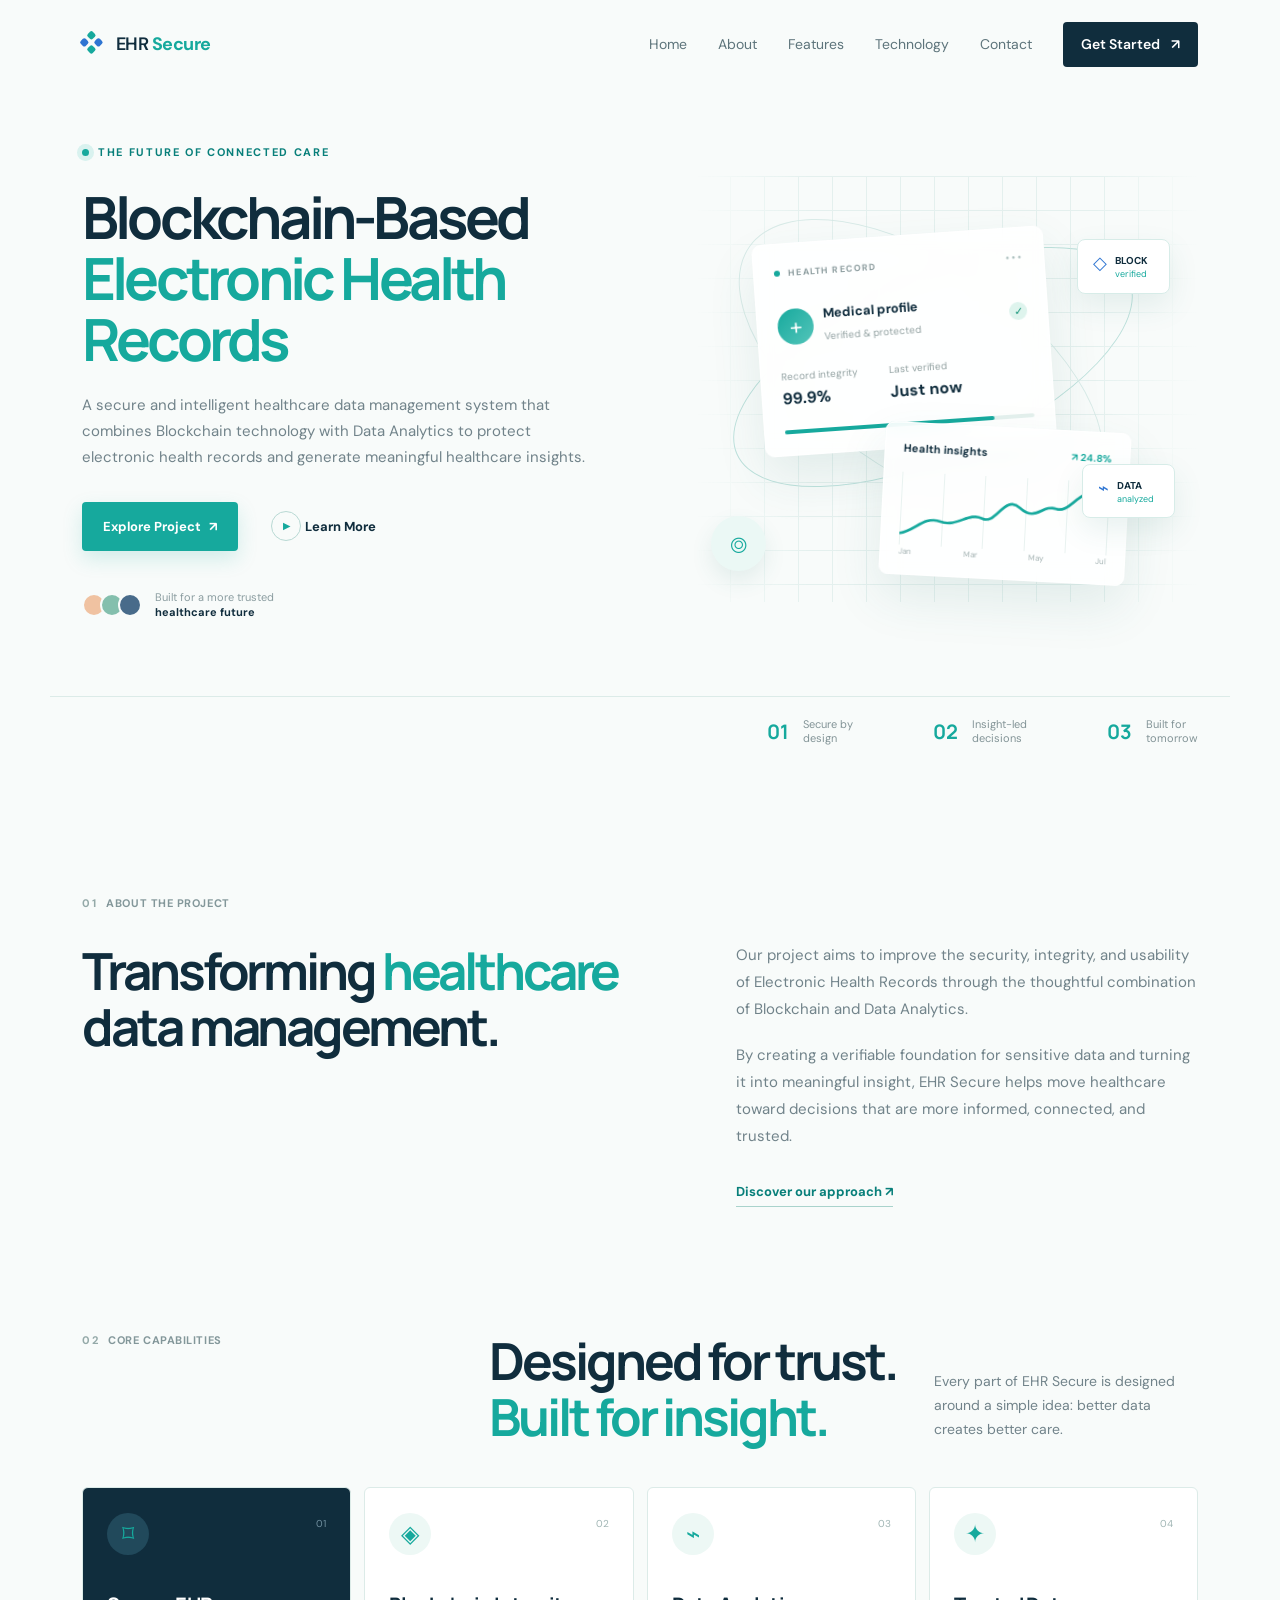
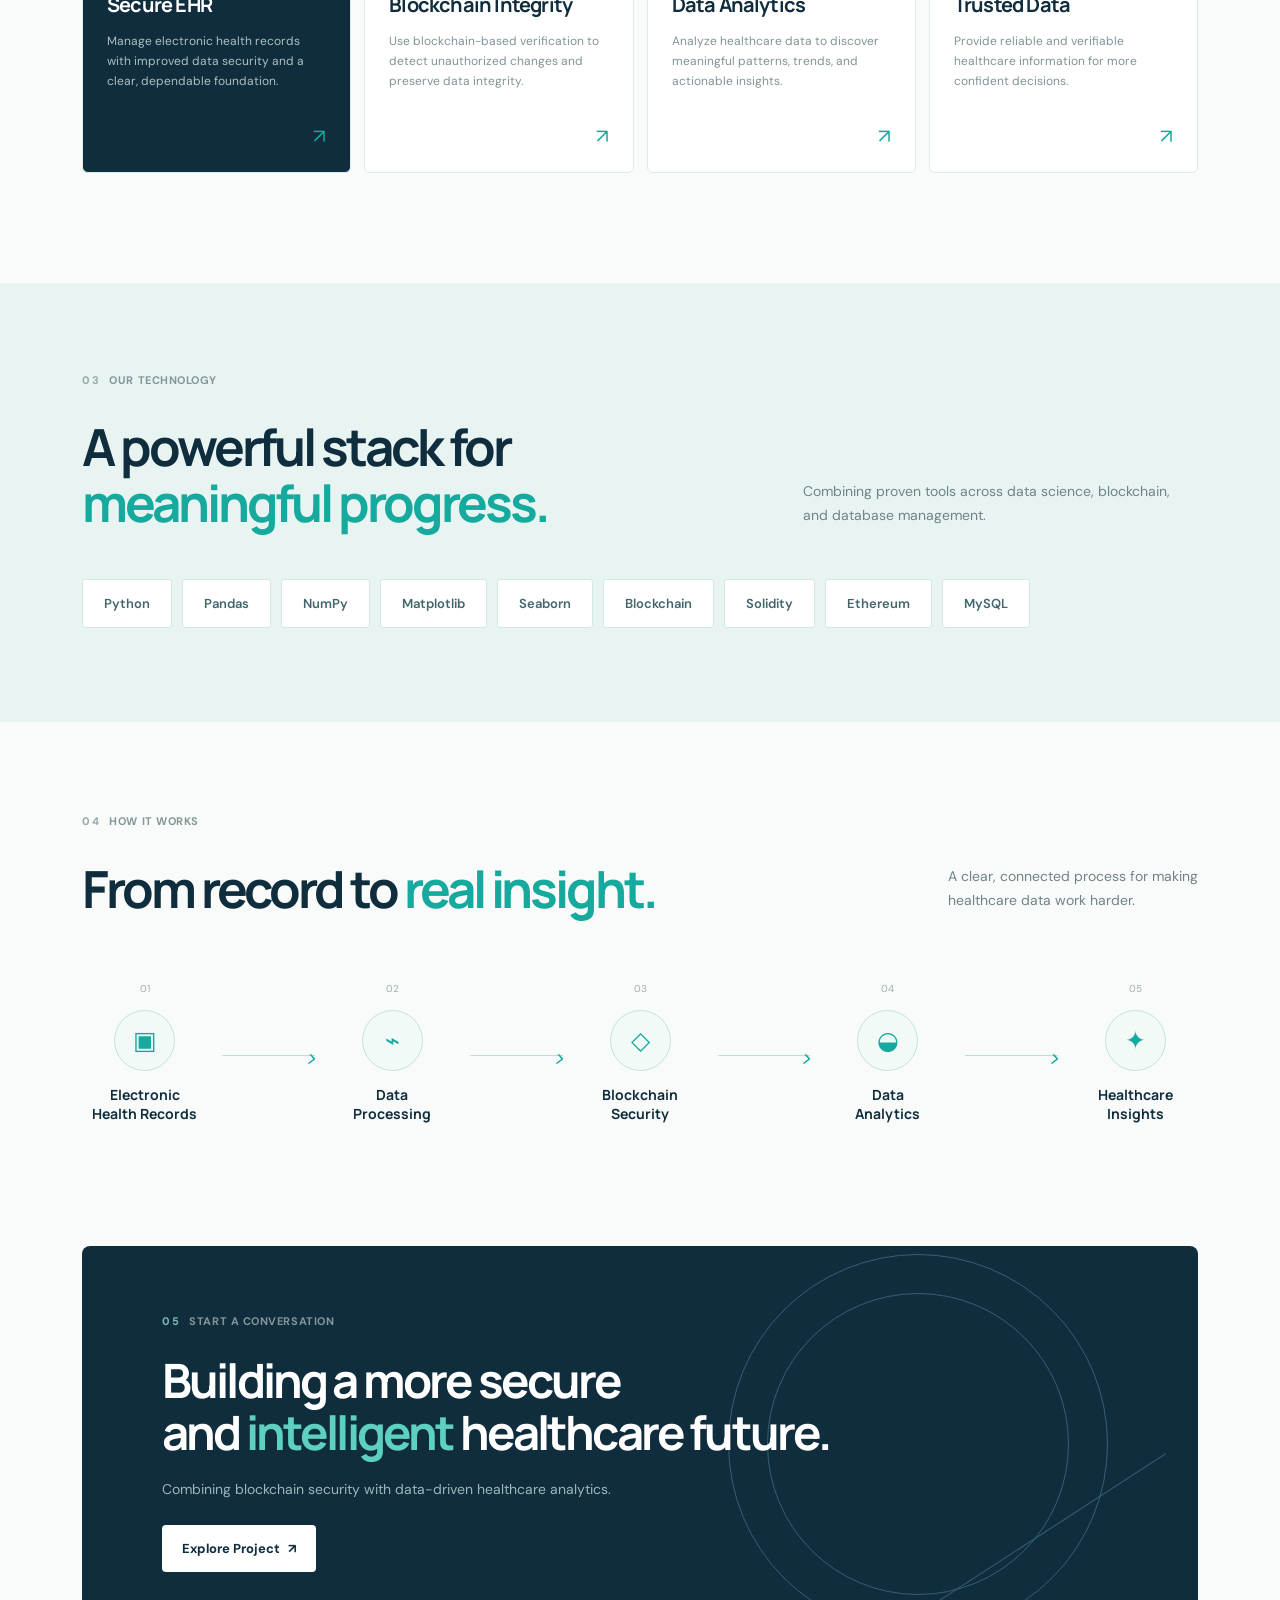
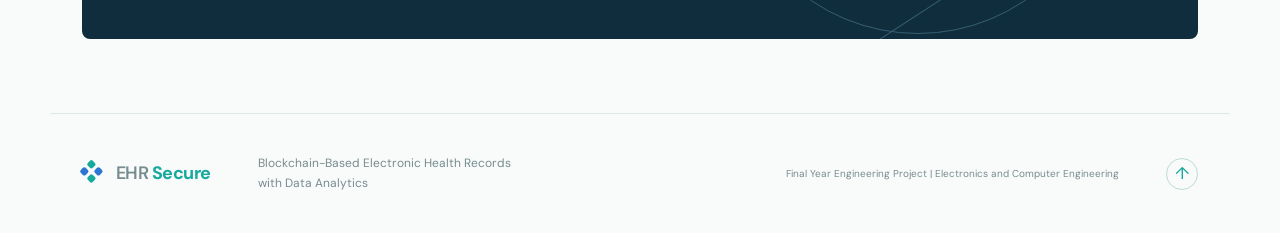
==== frontend/index.HTML @ 801cb923 "New Project Source Code" ====
<!DOCTYPE html>
<html lang="en">
<head>
	<meta charset="UTF-8">
	<meta name="viewport" content="width=device-width, initial-scale=1.0">
	<meta name="description" content="Blockchain-Based Electronic Health Records with Data Analytics. A secure and intelligent healthcare data management system.">
	<title>EHR Secure | Blockchain-Based Electronic Health Records</title>
	<link rel="preconnect" href="https://fonts.googleapis.com">
	<link rel="preconnect" href="https://fonts.gstatic.com" crossorigin>
	<link href="https://fonts.googleapis.com/css2?family=DM+Sans:wght@400;500;600;700&family=Manrope:wght@600;700;800&display=swap" rel="stylesheet">
	<link rel="stylesheet" href="style.css">
</head>
<body>
	<div class="page-shell">
		<header class="site-header">
			<nav class="navbar container" aria-label="Main navigation">
				<a class="brand" href="#home" aria-label="EHR Secure home">
					<span class="brand-mark" aria-hidden="true"><span></span><span></span><span></span><span></span></span>
					<span>EHR <b>Secure</b></span>
				</a>
				<button class="menu-toggle" type="button" aria-label="Open navigation menu" aria-expanded="false">
					<span></span><span></span><span></span>
				</button>
				<div class="nav-links">
					<a class="active" href="#home">Home</a>
					<a href="#about">About</a>
					<a href="#features">Features</a>
					<a href="#technology">Technology</a>
					<a href="#contact">Contact</a>
					<a class="nav-cta" href="login.HTML">Get Started <span aria-hidden="true">↗</span></a>
				</div>
			</nav>
		</header>

		<main>
			<section class="hero container" id="home">
				<div class="hero-copy reveal">
					<div class="eyebrow"><span class="eyebrow-dot"></span> The future of connected care</div>
					<h1>Blockchain-Based<br><span>Electronic Health Records</span></h1>
					<p class="hero-lead">A secure and intelligent healthcare data management system that combines Blockchain technology with Data Analytics to protect electronic health records and generate meaningful healthcare insights.</p>
					<div class="hero-actions">
						<a class="button button-primary" href="#features">Explore Project <span aria-hidden="true">↗</span></a>
						<a class="button button-quiet" href="#about"><span class="play-icon" aria-hidden="true">▶</span> Learn More</a>
					</div>
					<div class="hero-trust"><span class="trust-avatars"><i></i><i></i><i></i></span><span>Built for a more trusted<br><b>healthcare future</b></span></div>
				</div>

				<div class="hero-visual reveal reveal-delay" aria-label="Illustration of secure digital health records and analytics">
					<div class="visual-orbit orbit-one"></div><div class="visual-orbit orbit-two"></div>
					<div class="visual-grid"></div>
					<div class="health-card glass-card">
						<div class="health-card-top"><span class="mini-label"><span class="live-dot"></span> HEALTH RECORD</span><span class="more-dots">•••</span></div>
						<div class="patient-line"><div class="patient-avatar">+</div><div><strong>Medical profile</strong><small>Verified &amp; protected</small></div><span class="verified">✓</span></div>
						<div class="health-metrics"><div><small>Record integrity</small><strong>99.9%</strong></div><div><small>Last verified</small><strong>Just now</strong></div></div>
						<div class="health-progress"><span></span></div>
					</div>
					<div class="block-node node-one"><span class="node-icon">◇</span><b>BLOCK</b><small>verified</small></div>
					<div class="block-node node-two"><span class="node-icon">⌁</span><b>DATA</b><small>analyzed</small></div>
					<div class="analytics-card glass-card"><div class="analytics-head"><span>Health insights</span><span class="trend-up">↗ 24.8%</span></div><div class="chart"><i></i><i></i><i></i><i></i><i></i><i></i><svg viewBox="0 0 190 70" preserveAspectRatio="none" aria-hidden="true"><path d="M0 59 C15 56, 21 41, 37 46 S62 35, 75 41 S94 16, 109 29 S129 24, 142 28 S159 9, 190 4" fill="none" stroke="currentColor" stroke-width="2.5"/></svg></div><div class="chart-labels"><span>Jan</span><span>Mar</span><span>May</span><span>Jul</span></div></div>
					<div class="shield-badge" aria-hidden="true">⌾</div>
				</div>
			</section>

			<section class="stats-strip container reveal">
				<div><strong>01</strong><span>Secure by<br>design</span></div><div><strong>02</strong><span>Insight-led<br>decisions</span></div><div><strong>03</strong><span>Built for<br>tomorrow</span></div>
			</section>

			<section class="about section container" id="about">
				<div class="section-kicker">01 <span>About the project</span></div>
				<div class="about-content"><h2>Transforming <em>healthcare</em><br>data management.</h2><div><p>Our project aims to improve the security, integrity, and usability of Electronic Health Records through the thoughtful combination of Blockchain and Data Analytics.</p><p>By creating a verifiable foundation for sensitive data and turning it into meaningful insight, EHR Secure helps move healthcare toward decisions that are more informed, connected, and trusted.</p><a class="text-link" href="#technology">Discover our approach <span>↗</span></a></div></div>
			</section>

			<section class="features section container" id="features">
				<div class="section-heading"><div class="section-kicker">02 <span>Core capabilities</span></div><h2>Designed for trust.<br><em>Built for insight.</em></h2><p>Every part of EHR Secure is designed around a simple idea: better data creates better care.</p></div>
				<div class="feature-grid">
					<article class="feature-card feature-primary"><div class="feature-icon lock-icon">⌑</div><span class="card-number">01</span><h3>Secure EHR</h3><p>Manage electronic health records with improved data security and a clear, dependable foundation.</p><a href="#technology" aria-label="Learn about secure EHR">↗</a></article>
					<article class="feature-card"><div class="feature-icon chain-icon">◈</div><span class="card-number">02</span><h3>Blockchain Integrity</h3><p>Use blockchain-based verification to detect unauthorized changes and preserve data integrity.</p><a href="#technology" aria-label="Learn about blockchain integrity">↗</a></article>
					<article class="feature-card"><div class="feature-icon chart-icon">⌁</div><span class="card-number">03</span><h3>Data Analytics</h3><p>Analyze healthcare data to discover meaningful patterns, trends, and actionable insights.</p><a href="#technology" aria-label="Learn about data analytics">↗</a></article>
					<article class="feature-card"><div class="feature-icon trust-icon">✦</div><span class="card-number">04</span><h3>Trusted Data</h3><p>Provide reliable and verifiable healthcare information for more confident decisions.</p><a href="#technology" aria-label="Learn about trusted data">↗</a></article>
				</div>
			</section>

			<section class="technology section" id="technology">
				<div class="container"><div class="section-kicker">03 <span>Our technology</span></div><div class="technology-heading"><h2>A powerful stack for<br><em>meaningful progress.</em></h2><p>Combining proven tools across data science, blockchain, and database management.</p></div><div class="tech-list"><span>Python</span><span>Pandas</span><span>NumPy</span><span>Matplotlib</span><span>Seaborn</span><span>Blockchain</span><span>Solidity</span><span>Ethereum</span><span>MySQL</span></div></div>
			</section>

			<section class="workflow section container">
				<div class="section-kicker">04 <span>How it works</span></div><div class="workflow-heading"><h2>From record to <em>real insight.</em></h2><p>A clear, connected process for making healthcare data work harder.</p></div>
				<div class="flow-line"><div class="flow-step"><span>01</span><div class="flow-icon">▣</div><h3>Electronic<br>Health Records</h3></div><i></i><div class="flow-step"><span>02</span><div class="flow-icon">⌁</div><h3>Data<br>Processing</h3></div><i></i><div class="flow-step"><span>03</span><div class="flow-icon">◇</div><h3>Blockchain<br>Security</h3></div><i></i><div class="flow-step"><span>04</span><div class="flow-icon">◒</div><h3>Data<br>Analytics</h3></div><i></i><div class="flow-step"><span>05</span><div class="flow-icon">✦</div><h3>Healthcare<br>Insights</h3></div></div>
			</section>

			<section class="cta container" id="contact"><div class="cta-inner"><div class="cta-orb"></div><div class="section-kicker light">05 <span>Start a conversation</span></div><h2>Building a more secure<br>and <em>intelligent</em> healthcare future.</h2><p>Combining blockchain security with data-driven healthcare analytics.</p><a class="button button-light" href="mailto:project@ehrsecure.example">Explore Project <span>↗</span></a><div class="cta-lines"></div></div></section>
		</main>

		<footer class="footer container"><a class="brand" href="#home"><span class="brand-mark" aria-hidden="true"><span></span><span></span><span></span><span></span></span><span>EHR <b>Secure</b></span></a><p>Blockchain-Based Electronic Health Records<br>with Data Analytics</p><small>Final Year Engineering Project | Electronics and Computer Engineering</small><a class="back-top" href="#home" aria-label="Back to top">↑</a></footer>
	</div>
	<script src="script.js"></script>
</body>
</html>
---- frontend/style.css ----
:root {
  --ink: #102d3d;
  --muted: #71838a;
  --teal: #16a99d;
  --teal-dark: #087f7a;
  --blue: #2e75d2;
  --line: #dcebe8;
  --cream: #f8fbfa;
  --white: #fff;
  --serif: "Manrope", sans-serif;
  --sans: "DM Sans", sans-serif;
}

* { box-sizing: border-box; }
html { scroll-behavior: smooth; }
body { margin: 0; background: var(--cream); color: var(--ink); font-family: var(--sans); line-height: 1.5; }
a { color: inherit; text-decoration: none; }
.container { max-width: 1180px; margin: 0 auto; padding: 0 32px; }
.site-header { position: relative; z-index: 5; }
.navbar { height: 88px; display: flex; align-items: center; justify-content: space-between; }
.brand { display: inline-flex; align-items: center; gap: 11px; font-size: 18px; font-weight: 600; letter-spacing: -.03em; }
.brand b { color: var(--teal); }
.brand-mark { display: grid; grid-template-columns: repeat(2, 7px); gap: 3px; transform: rotate(45deg); width: 23px; }
.brand-mark span { display: block; width: 7px; height: 7px; border-radius: 2px; background: var(--teal); }
.brand-mark span:nth-child(2), .brand-mark span:nth-child(3) { background: var(--blue); }
.nav-links { display: flex; align-items: center; gap: 31px; color: #5d747b; font-size: 14px; }
.nav-links > a:not(.nav-cta) { position: relative; }
.nav-links > a:not(.nav-cta)::after { content: ""; position: absolute; right: 100%; bottom: -8px; left: 0; height: 2px; background: var(--teal); transition: right .25s; }
.nav-links > a:hover::after, .nav-links .active::after { right: 0; }
.nav-cta { padding: 12px 18px; border-radius: 4px; background: var(--ink); color: white; font-weight: 600; }
.nav-cta span, .button span { margin-left: 8px; }
.menu-toggle { display: none; border: 0; background: none; }
.hero { min-height: 600px; display: grid; grid-template-columns: 1.03fr .97fr; gap: 40px; align-items: center; padding-top: 54px; padding-bottom: 74px; }
.eyebrow, .section-kicker { display: flex; align-items: center; gap: 9px; color: var(--teal-dark); font-size: 11px; font-weight: 700; letter-spacing: .15em; text-transform: uppercase; }
.eyebrow-dot { width: 7px; height: 7px; border-radius: 50%; background: var(--teal); box-shadow: 0 0 0 5px #d9f2ef; }
.hero h1 { margin: 25px 0 23px; font-family: var(--serif); font-size: clamp(2.7rem, 4.55vw, 4.35rem); line-height: 1.05; letter-spacing: -.065em; }
h1 span, h2 em { color: var(--teal); font-style: normal; }
.hero-lead { max-width: 520px; color: var(--muted); font-size: 15px; line-height: 1.75; }
.hero-actions { display: flex; align-items: center; gap: 25px; margin-top: 31px; }
.button { display: inline-flex; align-items: center; justify-content: center; border-radius: 4px; font-size: 13px; font-weight: 700; transition: transform .2s, box-shadow .2s; }
.button:hover { transform: translateY(-3px); }
.button-primary { padding: 15px 21px; background: var(--teal); color: white; box-shadow: 0 8px 20px #16a99d2b; }
.button-quiet { color: var(--ink); }
.play-icon { display: grid; place-items: center; width: 30px; height: 30px; margin-right: 4px; border: 1px solid #b8d9d4; border-radius: 50%; color: var(--teal); font-size: 9px; }
.hero-trust { display: flex; align-items: center; gap: 13px; margin-top: 39px; color: #8b9da0; font-size: 11px; line-height: 1.35; }
.hero-trust b { color: var(--ink); }
.trust-avatars { display: flex; }
.trust-avatars i { display: block; width: 24px; height: 24px; margin-left: -6px; border: 2px solid var(--cream); border-radius: 50%; background: #86b4be; }
.trust-avatars i:first-child { margin-left: 0; background: #f0c2a1; }
.trust-avatars i:nth-child(2) { background: #84bfad; }
.trust-avatars i:nth-child(3) { background: #486b8a; }
.hero-visual { position: relative; height: 480px; isolation: isolate; }
.visual-grid { position: absolute; inset: 34px 0 20px 20px; opacity: .55; background-image: linear-gradient(#d4e8e5 1px, transparent 1px), linear-gradient(90deg, #d4e8e5 1px, transparent 1px); background-size: 34px 34px; mask-image: linear-gradient(90deg, transparent, black 22%, black 80%, transparent); }
.visual-orbit { position: absolute; top: 135px; left: 42px; width: 430px; height: 180px; border: 1px solid #bee1dc; border-radius: 50%; transform: rotate(-24deg); }
.orbit-two { top: 120px; left: 35px; width: 420px; height: 210px; border-color: #d9ebe8; transform: rotate(35deg); }
.glass-card { border: 1px solid white; background: #ffffffd9; box-shadow: 0 22px 50px #2f76701c; backdrop-filter: blur(10px); }
.health-card { position: absolute; z-index: 2; top: 93px; left: 82px; width: 292px; padding: 21px 20px; border-radius: 10px; transform: rotate(-4deg); }
.health-card-top, .analytics-head { display: flex; align-items: center; justify-content: space-between; }
.mini-label { color: #8b9c9e; font-size: 9px; font-weight: 700; letter-spacing: .13em; }
.live-dot { display: inline-block; width: 6px; height: 6px; margin-right: 5px; border-radius: 50%; background: var(--teal); }
.more-dots { color: #acc0be; font-size: 11px; letter-spacing: 2px; }
.patient-line { display: flex; align-items: center; gap: 10px; margin: 24px 0 20px; }
.patient-avatar { display: grid; place-items: center; width: 36px; height: 36px; border-radius: 50%; background: linear-gradient(135deg, var(--teal), #54c5ba); color: white; font-size: 23px; }
.patient-line strong { display: block; font-size: 13px; }
.patient-line small, .health-metrics small { color: #91a1a1; font-size: 10px; }
.verified { display: grid; place-items: center; width: 18px; height: 18px; margin-left: auto; border-radius: 50%; background: #def4ed; color: #159478; font-size: 11px; }
.health-metrics { display: flex; gap: 31px; }
.health-metrics small { display: block; margin-bottom: 3px; }
.health-metrics strong { font-size: 16px; }
.health-progress { height: 4px; margin-top: 19px; border-radius: 4px; background: #e4f0ed; }
.health-progress span { display: block; width: 84%; height: 100%; border-radius: 4px; background: var(--teal); }
.block-node { position: absolute; z-index: 3; min-width: 93px; padding: 13px 15px 11px; border: 1px solid #d7ece8; border-radius: 8px; background: white; box-shadow: 0 12px 30px #397f791c; }
.block-node b, .block-node small { display: block; font-size: 10px; }
.block-node small { color: var(--teal); font-size: 9px; }
.node-icon { float: left; margin-right: 8px; color: var(--blue); font-size: 18px; line-height: 20px; }
.node-one { top: 97px; right: 28px; }
.node-two { right: 23px; bottom: 104px; }
.analytics-card { position: absolute; z-index: 2; right: 70px; bottom: 43px; width: 246px; padding: 17px 18px; border-radius: 9px; transform: rotate(3deg); }
.analytics-head { font-size: 11px; font-weight: 700; }
.trend-up { color: var(--teal); font-size: 10px; }
.chart { position: relative; height: 73px; margin-top: 15px; color: var(--teal); }
.chart svg { position: absolute; inset: 0; width: 100%; height: 100%; }
.chart i { position: absolute; bottom: 0; width: 1px; height: 100%; background: #e8f2f0; }
.chart i:nth-child(1) { left: 0; }.chart i:nth-child(2) { left: 20%; }.chart i:nth-child(3) { left: 40%; }.chart i:nth-child(4) { left: 60%; }.chart i:nth-child(5) { left: 80%; }.chart i:nth-child(6) { right: 0; }
.chart-labels { display: flex; justify-content: space-between; color: #a5b4b4; font-size: 8px; }
.shield-badge { position: absolute; z-index: 4; bottom: 51px; left: 35px; display: grid; place-items: center; width: 55px; height: 55px; border-radius: 50%; background: #ebf8f5; color: var(--teal); font-size: 29px; box-shadow: 0 10px 22px #3a81791c; }
.stats-strip { display: flex; justify-content: flex-end; gap: 80px; padding-top: 20px; padding-bottom: 78px; border-top: 1px solid var(--line); }
.stats-strip div { display: flex; align-items: center; gap: 14px; }.stats-strip strong { color: var(--teal); font-family: var(--serif); font-size: 20px; }.stats-strip span { color: #839497; font-size: 11px; line-height: 1.25; }
.section { padding-top: 70px; padding-bottom: 110px; }.section-kicker { color: #94a9a8; }.section-kicker span { color: #83979a; letter-spacing: .05em; }
.about-content { display: grid; grid-template-columns: 1.1fr .9fr; gap: 90px; margin-top: 30px; }
.about h2, .section-heading h2, .technology h2, .workflow h2, .cta h2 { margin: 0; font-family: var(--serif); font-size: clamp(2.15rem, 4vw, 3.7rem); line-height: 1.1; letter-spacing: -.06em; }
.about p { margin: 0 0 19px; color: var(--muted); font-size: 15px; line-height: 1.8; }.text-link { display: inline-block; margin-top: 13px; padding-bottom: 5px; border-bottom: 1px solid #a9d3cc; color: var(--teal-dark); font-size: 13px; font-weight: 700; }
.features { padding-top: 15px; }.section-heading { display: grid; grid-template-columns: 1fr 1.1fr .7fr; gap: 30px; align-items: end; margin-bottom: 42px; }.section-heading .section-kicker { align-self: start; }.section-heading p, .technology-heading p, .workflow-heading p { margin: 0 0 3px; color: var(--muted); font-size: 14px; line-height: 1.7; }
.feature-grid { display: grid; grid-template-columns: repeat(4, 1fr); gap: 13px; }.feature-card { position: relative; min-height: 286px; padding: 25px 24px 23px; border: 1px solid var(--line); border-radius: 6px; background: white; transition: transform .25s, box-shadow .25s; }.feature-card:hover { transform: translateY(-7px); box-shadow: 0 18px 35px #3e827318; }.feature-primary { background: var(--ink); color: white; }.feature-icon { display: grid; place-items: center; width: 42px; height: 42px; margin-bottom: 35px; border-radius: 50%; background: #edf8f5; color: var(--teal); font-size: 24px; }.feature-primary .feature-icon { background: #21495b; }.card-number { position: absolute; top: 28px; right: 24px; color: #a0b5b4; font-size: 10px; }.feature-primary .card-number { color: #7190a0; }.feature-card h3 { margin: 0 0 11px; font-family: var(--serif); font-size: 20px; letter-spacing: -.04em; }.feature-card p { margin: 0; color: #819397; font-size: 12px; line-height: 1.7; }.feature-primary p { color: #adc0c3; }.feature-card > a { position: absolute; right: 24px; bottom: 21px; color: var(--teal); font-size: 20px; }
.technology { padding-top: 89px; padding-bottom: 94px; background: #e7f4f2; }.technology-heading { display: grid; grid-template-columns: 1.1fr .7fr; gap: 100px; align-items: end; margin-top: 30px; }.tech-list { display: flex; flex-wrap: wrap; gap: 10px; margin-top: 48px; }.tech-list span { padding: 14px 21px; border: 1px solid #d3e8e3; border-radius: 3px; background: white; color: #42666b; font-size: 13px; font-weight: 600; transition: background .2s, color .2s; }.tech-list span:hover { background: var(--teal); color: white; }
.workflow { padding-top: 91px; }.workflow-heading { display: flex; justify-content: space-between; align-items: end; margin-top: 30px; }.workflow-heading p { max-width: 250px; }.flow-line { display: flex; align-items: flex-start; justify-content: space-between; margin-top: 65px; }.flow-step { min-width: 125px; text-align: center; }.flow-step > span { display: block; margin-bottom: 14px; color: #9eb0b0; font-size: 10px; }.flow-icon { display: grid; place-items: center; width: 61px; height: 61px; margin: 0 auto 15px; border: 1px solid #c4e2dc; border-radius: 50%; background: #f2faf8; color: var(--teal); font-size: 25px; }.flow-step h3 { margin: 0; font-family: var(--serif); font-size: 14px; line-height: 1.35; }.flow-line > i { position: relative; flex: 1; height: 1px; margin: 74px 15px 0; background: #c2ddd8; }.flow-line > i::after { content: ">"; position: absolute; top: -11px; right: -2px; color: var(--teal); font-size: 20px; }
.cta { padding-top: 12px; padding-bottom: 74px; }.cta-inner { position: relative; min-height: 370px; overflow: hidden; padding: 67px 80px; border-radius: 8px; background: var(--ink); color: white; }.cta .section-kicker { position: relative; z-index: 1; color: #78bcb6; }.cta h2 { position: relative; z-index: 1; margin-top: 25px; font-size: clamp(2rem, 3.7vw, 3.4rem); }.cta h2 em { color: #5ed0c1; }.cta p { position: relative; z-index: 1; margin: 20px 0 25px; color: #9eb5ba; font-size: 14px; }.button-light { position: relative; z-index: 1; padding: 14px 20px; background: white; color: var(--ink); }.cta-orb { position: absolute; top: 8px; right: 90px; width: 380px; height: 380px; border: 1px solid #356071; border-radius: 50%; }.cta-orb::after { content: ""; position: absolute; inset: 38px; border: 1px solid #356071; border-radius: 50%; }.cta-lines { position: absolute; right: 0; bottom: 76px; width: 400px; height: 1px; background: #356071; transform: rotate(-33deg); }
.footer { position: relative; display: flex; align-items: center; gap: 47px; min-height: 120px; border-top: 1px solid var(--line); color: #788b8e; }.footer p { margin: 0; font-size: 12px; line-height: 1.6; }.footer small { margin-left: auto; font-size: 10px; }.back-top { display: grid; place-items: center; width: 32px; height: 32px; border: 1px solid #bddbd5; border-radius: 50%; color: var(--teal); font-size: 17px; }.reveal { opacity: 0; transform: translateY(18px); transition: opacity .7s ease, transform .7s ease; }.reveal.visible { opacity: 1; transform: none; }.reveal-delay { transition-delay: .15s; }
@media (max-width: 900px) { .nav-links { gap: 15px; }.hero { grid-template-columns: 1fr; gap: 10px; padding-top: 30px; }.hero-visual { width: 100%; max-width: 620px; margin: 0 auto; }.section-heading { grid-template-columns: 1fr 1fr; }.section-heading p { grid-column: 2; }.feature-grid { grid-template-columns: repeat(2, 1fr); }.about-content { gap: 40px; }.technology-heading { gap: 35px; }.footer { gap: 25px; }.footer small { margin-left: 0; } }
@media (max-width: 680px) { .container { padding-right: 21px; padding-left: 21px; }.navbar { height: 72px; }.menu-toggle { display: flex; flex-direction: column; gap: 4px; padding: 8px; }.menu-toggle span { width: 23px; height: 2px; background: var(--ink); }.nav-links { position: absolute; top: 65px; right: 21px; left: 21px; display: none; flex-direction: column; align-items: stretch; gap: 18px; padding: 20px; border-radius: 5px; background: white; box-shadow: 0 15px 30px #316b641c; }.nav-links.open { display: flex; }.nav-cta { text-align: center; }.hero { padding-top: 47px; padding-bottom: 30px; }.hero h1 { font-size: 2.65rem; }.hero-visual { width: 121%; height: 390px; margin-bottom: -70px; transform: scale(.83); transform-origin: top left; }.stats-strip { justify-content: space-between; gap: 14px; padding-top: 17px; padding-bottom: 50px; }.stats-strip div { gap: 7px; }.stats-strip strong { font-size: 16px; }.stats-strip span { font-size: 9px; }.section { padding-top: 55px; padding-bottom: 75px; }.about-content, .technology-heading { grid-template-columns: 1fr; gap: 25px; }.about h2, .section-heading h2, .technology h2, .workflow h2 { font-size: 2.45rem; }.section-heading { display: block; }.section-heading p { margin-top: 20px; }.feature-grid { grid-template-columns: 1fr 1fr; gap: 9px; }.feature-card { min-height: 280px; padding: 19px 16px; }.feature-icon { width: 37px; height: 37px; margin-bottom: 26px; }.feature-card h3 { font-size: 17px; }.feature-card p { font-size: 11px; }.feature-card .card-number { top: 20px; right: 14px; }.feature-card > a { right: 15px; }.tech-list { gap: 7px; margin-top: 33px; }.tech-list span { padding: 11px 14px; font-size: 11px; }.workflow-heading { display: block; }.workflow-heading p { margin-top: 18px; }.flow-line { display: grid; grid-template-columns: 1fr; gap: 0; margin-top: 38px; }.flow-line > i { flex: none; width: 1px; height: 31px; margin: 0 auto; }.flow-line > i::after { content: "↓"; top: 20px; right: -5px; }.flow-step { display: grid; grid-template-columns: 60px 65px 1fr; gap: 10px; align-items: center; text-align: left; }.flow-step > span { margin: 0; }.flow-icon { margin: 0; }.cta-inner { min-height: 390px; padding: 48px 27px; }.cta-orb { top: 55px; right: -160px; }.cta-lines { right: -130px; }.footer { display: grid; grid-template-columns: 1fr auto; gap: 14px; padding-top: 28px; padding-bottom: 28px; }.footer p, .footer small { grid-column: 1 / -1; }.footer small { line-height: 1.5; }.back-top { grid-column: 2; grid-row: 1; }.footer .brand { grid-column: 1; grid-row: 1; } }

/* Login page */
.login-page { min-height: 100vh; background: var(--cream); }
.login-layout { min-height: 100vh; display: grid; grid-template-columns: minmax(360px, .88fr) 1.12fr; }
.login-intro { position: relative; display: flex; flex-direction: column; min-height: 100vh; overflow: hidden; padding: 42px clamp(32px, 6vw, 92px); background: var(--ink); color: white; }
.login-brand { position: relative; z-index: 2; color: white; }
.login-brand b { color: #63d0c1; }
.intro-content { position: relative; z-index: 2; margin: auto 0; max-width: 430px; }
.intro-content .eyebrow { color: #79c5bb; }
.intro-content h1 { margin: 27px 0 22px; font-family: var(--serif); font-size: clamp(2.8rem, 4.4vw, 4.65rem); line-height: 1.04; letter-spacing: -.07em; }
.intro-content h1 em { color: white; font-style: normal; }
.intro-content h1 span { color: #52cabb; }
.intro-content p { max-width: 300px; color: #9cb4b9; font-size: 15px; line-height: 1.75; }
.intro-footer { position: relative; z-index: 2; display: flex; align-items: center; gap: 13px; color: #8faeb2; font-size: 11px; line-height: 1.4; }
.intro-footer b { color: white; }
.intro-shield { display: grid; place-items: center; width: 42px; height: 42px; border: 1px solid #3f6d78; border-radius: 50%; color: #61cbbb; font-size: 22px; }
.intro-grid { position: absolute; inset: 0; opacity: .25; background-image: linear-gradient(#48707a 1px, transparent 1px), linear-gradient(90deg, #48707a 1px, transparent 1px); background-size: 38px 38px; mask-image: linear-gradient(135deg, transparent 18%, black 75%); }
.intro-orbit { position: absolute; right: -180px; bottom: 11%; width: 570px; height: 570px; border: 1px solid #315c6a; border-radius: 50%; }
.intro-orbit::before, .intro-orbit::after { content: ""; position: absolute; inset: 40px; border: 1px solid #315c6a; border-radius: 50%; }
.intro-orbit::after { inset: 104px; border-color: #397586; }
.login-panel { display: flex; align-items: center; justify-content: center; padding: 45px 32px; background: var(--cream); }
.login-panel-inner { width: min(100%, 460px); }
.back-home { display: inline-flex; align-items: center; gap: 10px; color: #6e8589; font-size: 12px; transition: color .2s; }
.back-home:hover { color: var(--teal-dark); }
.back-home span { color: var(--teal); font-size: 18px; }
.login-heading { margin-top: 68px; }
.login-heading .section-kicker { color: var(--teal-dark); }
.login-heading h2 { margin: 14px 0 8px; font-family: var(--serif); font-size: clamp(2.3rem, 4vw, 3.4rem); letter-spacing: -.065em; line-height: 1.05; }
.login-heading p { margin: 0; color: var(--muted); font-size: 14px; }
.login-form { margin-top: 40px; }
.role-fieldset { padding: 0; border: 0; }
.role-fieldset legend { margin-bottom: 12px; color: #60787d; font-size: 11px; font-weight: 700; letter-spacing: .08em; text-transform: uppercase; }
.role-options { display: grid; grid-template-columns: 1fr 1fr; gap: 10px; }
.role-option { position: relative; display: flex; align-items: center; gap: 10px; min-height: 70px; padding: 12px 13px; border: 1px solid var(--line); border-radius: 6px; background: white; cursor: pointer; transition: border-color .2s, box-shadow .2s, transform .2s; }
.role-option:hover { transform: translateY(-2px); border-color: #a8d8d1; box-shadow: 0 8px 20px #387d7612; }
.role-option.selected { border-color: var(--teal); box-shadow: 0 0 0 1px var(--teal); }
.role-option input { position: absolute; opacity: 0; pointer-events: none; }
.role-icon { display: grid; place-items: center; flex: 0 0 32px; width: 32px; height: 32px; border-radius: 50%; background: #eaf7f4; color: var(--teal); font-size: 15px; }
.role-option strong { display: block; color: var(--ink); font-size: 13px; }.role-option small { display: block; margin-top: 2px; color: #92a4a6; font-size: 9px; }
.role-check { display: grid; place-items: center; width: 16px; height: 16px; margin-left: auto; border-radius: 50%; background: var(--teal); color: white; font-size: 10px; opacity: 0; transition: opacity .2s; }
.role-option.selected .role-check { opacity: 1; }
.input-label { display: block; margin: 23px 0 9px; color: #60787d; font-size: 11px; font-weight: 700; letter-spacing: .04em; }
.input-wrap { position: relative; display: flex; align-items: center; border: 1px solid #d3e5e2; border-radius: 5px; background: white; transition: border-color .2s, box-shadow .2s; }
.input-wrap:focus-within { border-color: var(--teal); box-shadow: 0 0 0 3px #16a99d18; }
.input-icon { width: 43px; color: #86aaa8; text-align: center; font-size: 16px; }
.input-wrap input { width: 100%; height: 48px; padding: 0 12px 0 0; border: 0; outline: 0; background: transparent; color: var(--ink); font: inherit; font-size: 13px; }
.input-wrap input::placeholder { color: #b0bdbd; }.password-label { display: flex; align-items: center; justify-content: space-between; }.password-label .input-label { margin-bottom: 9px; }.password-label a { color: var(--teal-dark); font-size: 10px; font-weight: 700; }
.password-toggle { margin-right: 14px; border: 0; background: none; color: var(--teal-dark); cursor: pointer; font: inherit; font-size: 10px; font-weight: 700; }
.login-button { width: 100%; margin-top: 28px; padding: 15px; border: 0; cursor: pointer; }
.login-note { display: flex; align-items: center; justify-content: center; gap: 7px; margin: 24px 0 0; color: #9aabad; font-size: 10px; }.login-note span { color: var(--teal); font-size: 16px; }
.login-error { margin: 0 0 18px; padding: 11px 13px; border: 1px solid #f0c5c1; border-radius: 5px; background: #fff3f1; color: #b44842; font-size: 11px; line-height: 1.5; }
.signup-prompt { margin: 18px 0 0; color: #8b9da0; text-align: center; font-size: 11px; }.signup-prompt a { color: var(--teal-dark); font-weight: 700; }.signup-success, .signup-error { margin: 0 0 18px; padding: 11px 13px; border-radius: 5px; font-size: 11px; line-height: 1.5; }.signup-success { border: 1px solid #bde4d5; background: #effaf5; color: #177c60; }.signup-error { border: 1px solid #f0c5c1; background: #fff3f1; color: #b44842; }
.signup-page .login-heading { margin-top: 34px; }.signup-form { margin-top: 27px; }.signup-form .input-label { margin-top: 14px; }.signup-form .input-wrap input { padding-left: 12px; }.signup-form .login-button { margin-top: 24px; }.signup-back { display: inline-flex; align-items: center; gap: 10px; color: #6e8589; font-size: 12px; }.signup-back span { color: var(--teal); font-size: 18px; }.signup-form select { width: 100%; height: 48px; padding: 0 12px; border: 0; outline: 0; background: transparent; color: var(--ink); font: inherit; font-size: 13px; }
.signup-choice-list { display: grid; gap: 13px; margin-top: 34px; }
.signup-choice { display: flex; align-items: center; gap: 14px; min-height: 88px; padding: 17px; border: 1px solid var(--line); border-radius: 6px; background: white; text-decoration: none; transition: border-color .2s, box-shadow .2s, transform .2s; }
.signup-choice:hover, .signup-choice:focus-visible { transform: translateY(-2px); border-color: var(--teal); box-shadow: 0 8px 20px #387d7612; outline: none; }
.signup-choice-copy { flex: 1; }.signup-choice-copy strong { display: block; color: var(--ink); font-size: 14px; }.signup-choice-copy small { display: block; margin-top: 5px; color: #829699; font-size: 11px; line-height: 1.5; }.signup-choice-arrow { color: var(--teal-dark); font-size: 18px; }
.signup-selection-page .login-heading { margin-top: 42px; }
.login-button:disabled { cursor: wait; opacity: .7; }.login-button.is-loading span { display: none; }
@media (max-width: 760px) { .login-layout { grid-template-columns: 1fr; }.login-intro { min-height: 310px; padding: 28px 26px; }.intro-content { margin: 55px 0 30px; }.intro-content h1 { margin: 17px 0 12px; font-size: 2.55rem; }.intro-content p { margin: 0; font-size: 12px; }.intro-footer { display: none; }.intro-orbit { right: -175px; bottom: -330px; width: 470px; height: 470px; }.login-panel { align-items: flex-start; padding: 36px 22px 50px; }.login-heading { margin-top: 48px; } }
@media (max-width: 420px) { .role-options { grid-template-columns: 1fr; }.role-option { min-height: 62px; }.login-heading h2 { font-size: 2.4rem; } }
.password-reset-dialog { position: fixed; width: min(440px, calc(100% - 32px)); padding: 30px; border: 1px solid var(--line); border-radius: 8px; background: var(--cream); color: var(--ink); box-shadow: 0 24px 80px #102d3d33; }
.password-reset-dialog::backdrop { background: #102d3dcc; }
.password-reset-dialog h2 { margin: 0 32px 8px 0; font-family: var(--serif); font-size: 24px; letter-spacing: -.04em; }
.password-reset-dialog > p { margin: 0 0 18px; color: var(--muted); font-size: 12px; }
.password-reset-close { position: absolute; top: 14px; right: 16px; border: 0; background: none; color: var(--muted); cursor: pointer; font-size: 24px; }
.password-reset-dialog .login-button { margin-top: 20px; }
.password-reset-status { min-height: 18px; margin: 13px 0 0; color: #177c60; font-size: 12px; line-height: 1.5; }
.password-reset-status.is-error { color: #b44842; }
.password-reset-dev-link { display: inline-block; margin-top: 8px; color: var(--teal-dark); font-size: 12px; font-weight: 700; text-decoration: underline; }
.password-reset-dev-link[hidden] { display: none; }
.reset-password-form { margin-top: 28px; }
.reset-password-form .input-label { margin-top: 18px; }
.reset-password-form .input-wrap input { padding: 0 12px; }
.reset-password-form .login-button { margin-top: 24px; }
.reset-password-form .login-button:disabled { cursor: not-allowed; }
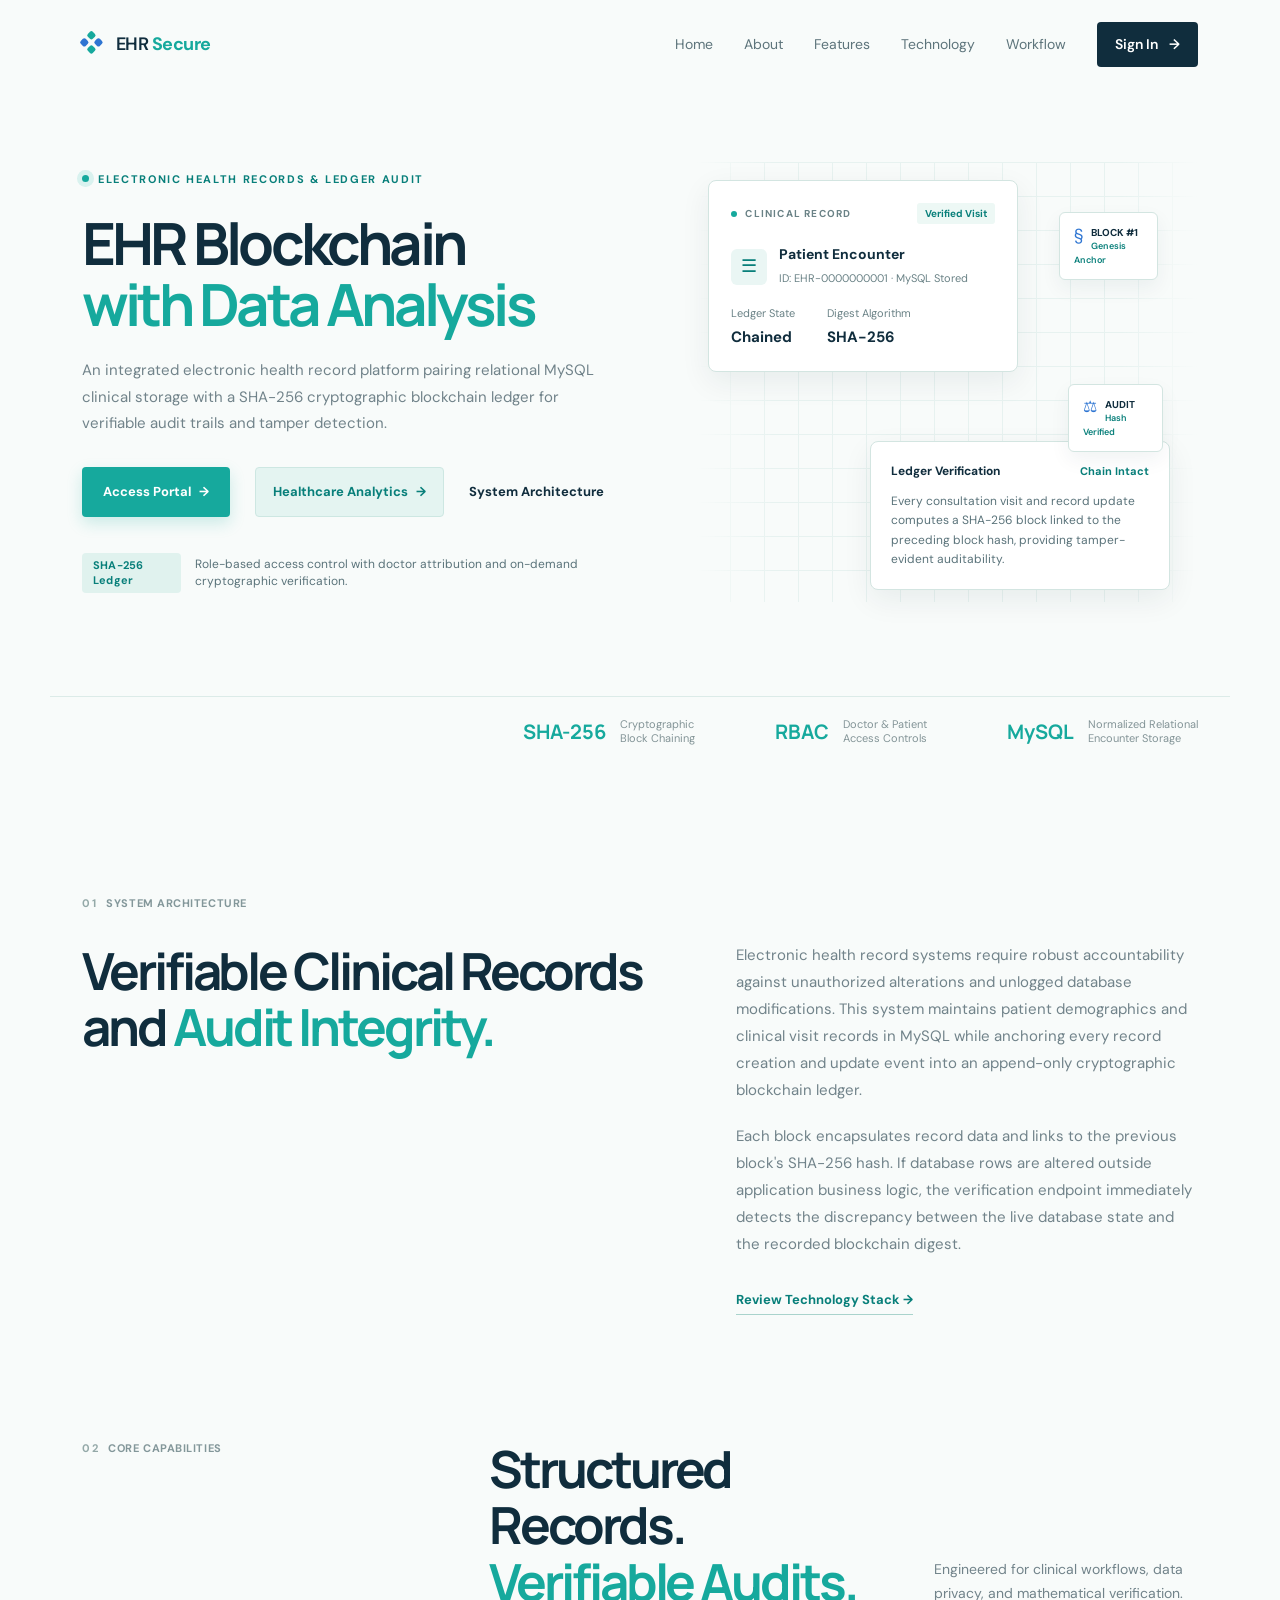
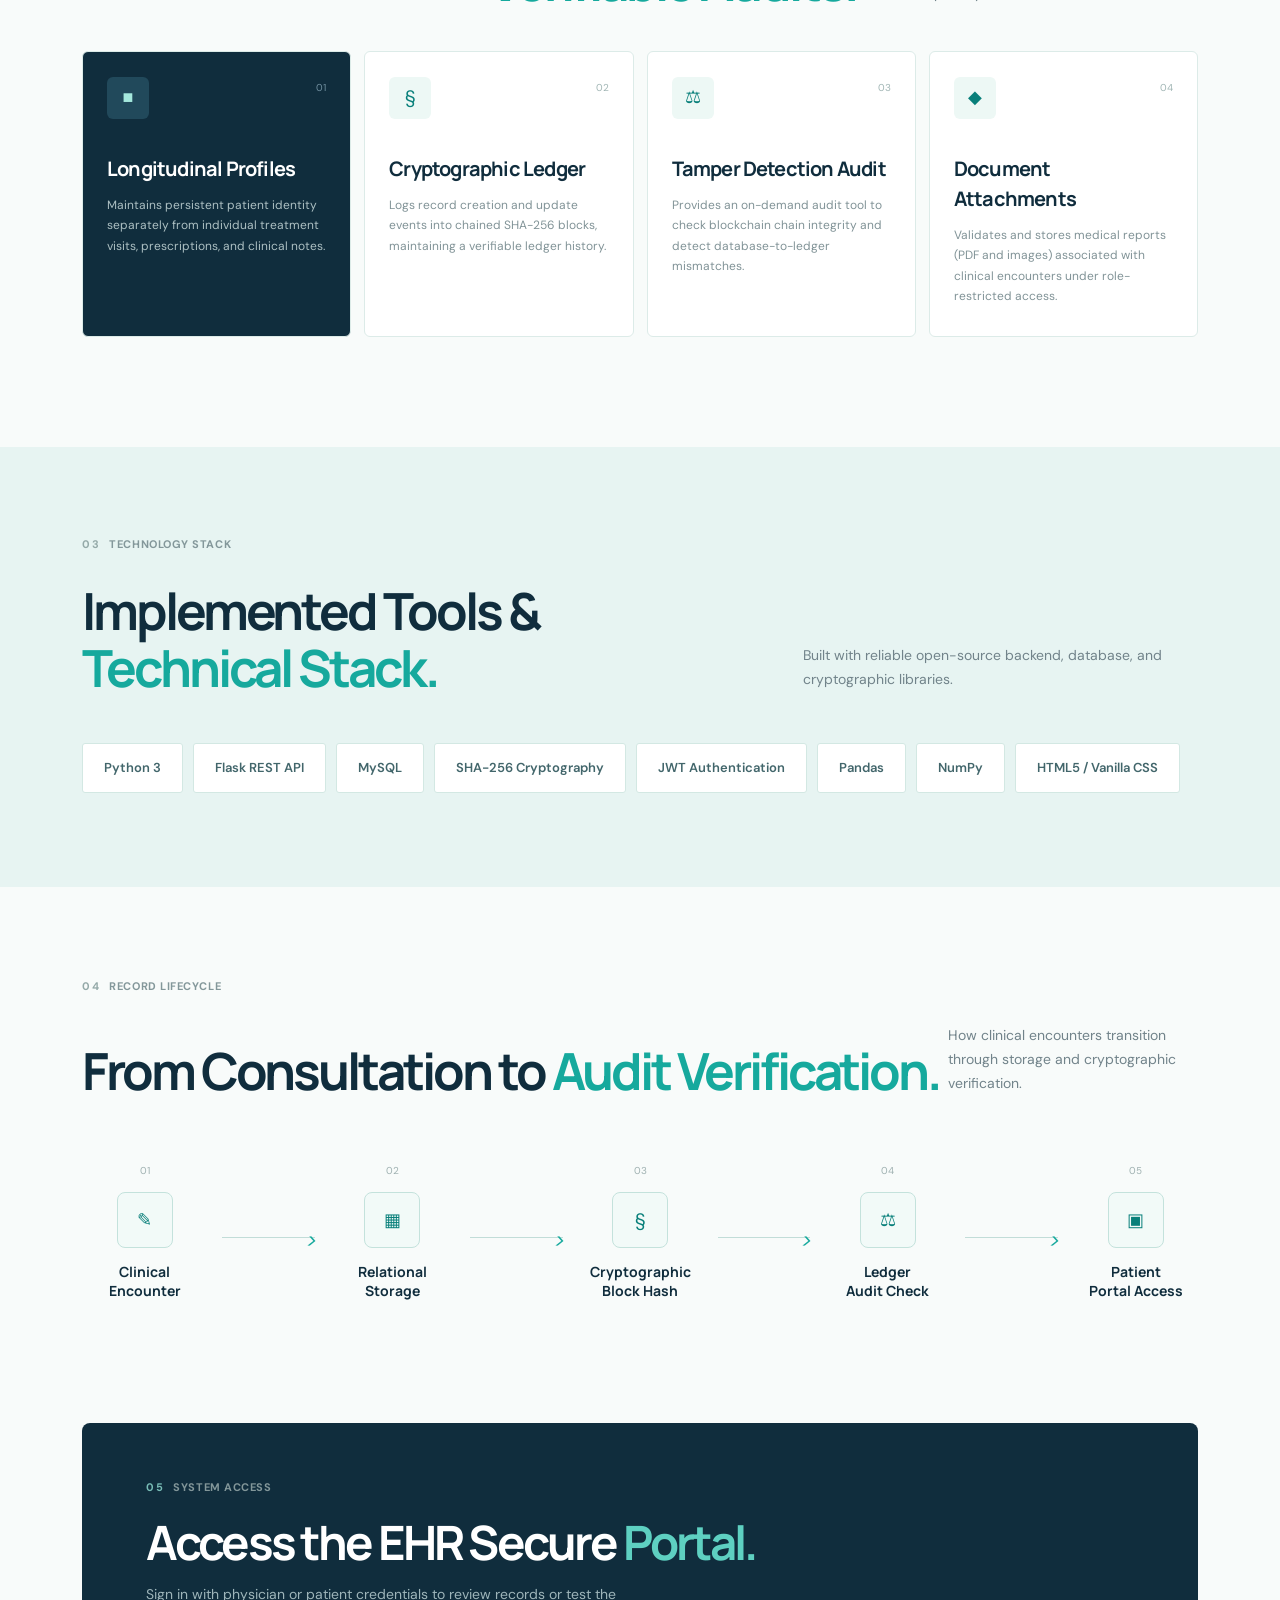
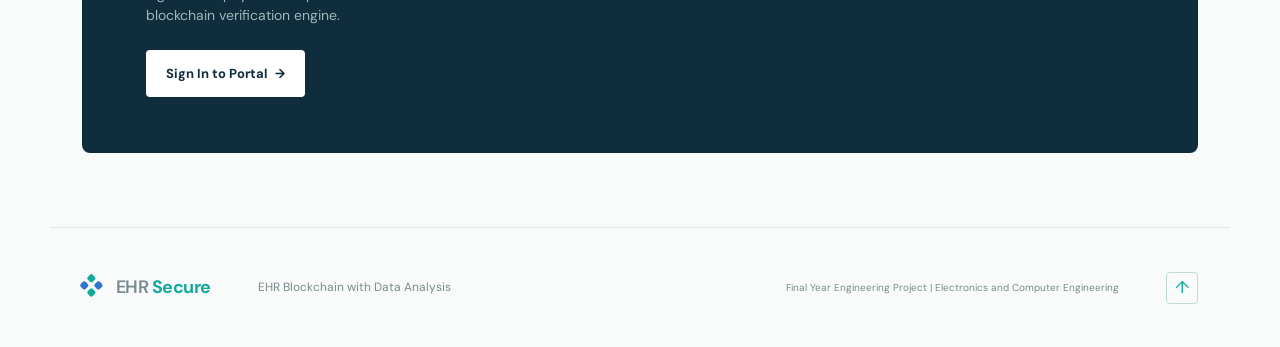
==== commit face3684: "updated description" ====
--- a/frontend/index.HTML
+++ b/frontend/index.HTML
@@ -3,8 +3,8 @@
 <head>
 	<meta charset="UTF-8">
 	<meta name="viewport" content="width=device-width, initial-scale=1.0">
-	<meta name="description" content="Blockchain-Based Electronic Health Records with Data Analytics. A secure and intelligent healthcare data management system.">
-	<title>EHR Secure | Blockchain-Based Electronic Health Records</title>
+	<meta name="description" content="EHR Blockchain with Data Analysis system with MySQL storage and SHA-256 blockchain verification.">
+	<title>EHR Blockchain with Data Analysis | EHR Secure</title>
 	<link rel="preconnect" href="https://fonts.googleapis.com">
 	<link rel="preconnect" href="https://fonts.gstatic.com" crossorigin>
 	<link href="https://fonts.googleapis.com/css2?family=DM+Sans:wght@400;500;600;700&family=Manrope:wght@600;700;800&display=swap" rel="stylesheet">
@@ -26,8 +26,8 @@
 					<a href="#about">About</a>
 					<a href="#features">Features</a>
 					<a href="#technology">Technology</a>
-					<a href="#contact">Contact</a>
-					<a class="nav-cta" href="login.HTML">Get Started <span aria-hidden="true">↗</span></a>
+					<a href="#workflow">Workflow</a>
+					<a class="nav-cta" href="login.HTML">Sign In <span aria-hidden="true">&rarr;</span></a>
 				</div>
 			</nav>
 		</header>
@@ -35,64 +35,177 @@
 		<main>
 			<section class="hero container" id="home">
 				<div class="hero-copy reveal">
-					<div class="eyebrow"><span class="eyebrow-dot"></span> The future of connected care</div>
-					<h1>Blockchain-Based<br><span>Electronic Health Records</span></h1>
-					<p class="hero-lead">A secure and intelligent healthcare data management system that combines Blockchain technology with Data Analytics to protect electronic health records and generate meaningful healthcare insights.</p>
+					<div class="eyebrow"><span class="eyebrow-dot"></span> Electronic Health Records &amp; Ledger Audit</div>
+					<h1>EHR Blockchain<br><span>with Data Analysis</span></h1>
+					<p class="hero-lead">An integrated electronic health record platform pairing relational MySQL clinical storage with a SHA-256 cryptographic blockchain ledger for verifiable audit trails and tamper detection.</p>
 					<div class="hero-actions">
-						<a class="button button-primary" href="#features">Explore Project <span aria-hidden="true">↗</span></a>
-						<a class="button button-quiet" href="#about"><span class="play-icon" aria-hidden="true">▶</span> Learn More</a>
-					</div>
-					<div class="hero-trust"><span class="trust-avatars"><i></i><i></i><i></i></span><span>Built for a more trusted<br><b>healthcare future</b></span></div>
-				</div>
-
-				<div class="hero-visual reveal reveal-delay" aria-label="Illustration of secure digital health records and analytics">
-					<div class="visual-orbit orbit-one"></div><div class="visual-orbit orbit-two"></div>
+						<a class="button button-primary" href="login.HTML">Access Portal <span aria-hidden="true">&rarr;</span></a>
+						<a class="button button-analytics" href="healthcare-analytics.html">Healthcare Analytics <span aria-hidden="true">&rarr;</span></a>
+						<a class="button button-quiet" href="#about">System Architecture</a>
+					</div>
+					<div class="hero-trust">
+						<span class="trust-badge">SHA-256 Ledger</span>
+						<span>Role-based access control with doctor attribution and on-demand cryptographic verification.</span>
+					</div>
+				</div>
+
+				<div class="hero-visual reveal reveal-delay" aria-label="System architecture preview showing clinical record and ledger blocks">
 					<div class="visual-grid"></div>
-					<div class="health-card glass-card">
-						<div class="health-card-top"><span class="mini-label"><span class="live-dot"></span> HEALTH RECORD</span><span class="more-dots">•••</span></div>
-						<div class="patient-line"><div class="patient-avatar">+</div><div><strong>Medical profile</strong><small>Verified &amp; protected</small></div><span class="verified">✓</span></div>
-						<div class="health-metrics"><div><small>Record integrity</small><strong>99.9%</strong></div><div><small>Last verified</small><strong>Just now</strong></div></div>
-						<div class="health-progress"><span></span></div>
-					</div>
-					<div class="block-node node-one"><span class="node-icon">◇</span><b>BLOCK</b><small>verified</small></div>
-					<div class="block-node node-two"><span class="node-icon">⌁</span><b>DATA</b><small>analyzed</small></div>
-					<div class="analytics-card glass-card"><div class="analytics-head"><span>Health insights</span><span class="trend-up">↗ 24.8%</span></div><div class="chart"><i></i><i></i><i></i><i></i><i></i><i></i><svg viewBox="0 0 190 70" preserveAspectRatio="none" aria-hidden="true"><path d="M0 59 C15 56, 21 41, 37 46 S62 35, 75 41 S94 16, 109 29 S129 24, 142 28 S159 9, 190 4" fill="none" stroke="currentColor" stroke-width="2.5"/></svg></div><div class="chart-labels"><span>Jan</span><span>Mar</span><span>May</span><span>Jul</span></div></div>
-					<div class="shield-badge" aria-hidden="true">⌾</div>
+					<div class="health-card system-card">
+						<div class="health-card-top">
+							<span class="mini-label"><span class="live-dot"></span> CLINICAL RECORD</span>
+							<span class="record-badge">Verified Visit</span>
+						</div>
+						<div class="patient-line">
+							<div class="patient-avatar" aria-hidden="true">&#9776;</div>
+							<div>
+								<strong>Patient Encounter</strong>
+								<small>ID: EHR-0000000001 &middot; MySQL Stored</small>
+							</div>
+						</div>
+						<div class="health-metrics">
+							<div>
+								<small>Ledger State</small>
+								<strong>Chained</strong>
+							</div>
+							<div>
+								<small>Digest Algorithm</small>
+								<strong>SHA-256</strong>
+							</div>
+						</div>
+					</div>
+
+					<div class="block-node node-one">
+						<span class="node-icon">&sect;</span>
+						<b>BLOCK #1</b>
+						<small>Genesis Anchor</small>
+					</div>
+					<div class="block-node node-two">
+						<span class="node-icon">&#9878;</span>
+						<b>AUDIT</b>
+						<small>Hash Verified</small>
+					</div>
+
+					<div class="analytics-card system-card">
+						<div class="analytics-head">
+							<span>Ledger Verification</span>
+							<span class="trend-status">Chain Intact</span>
+						</div>
+						<p class="arch-card-desc">Every consultation visit and record update computes a SHA-256 block linked to the preceding block hash, providing tamper-evident auditability.</p>
+					</div>
 				</div>
 			</section>
 
 			<section class="stats-strip container reveal">
-				<div><strong>01</strong><span>Secure by<br>design</span></div><div><strong>02</strong><span>Insight-led<br>decisions</span></div><div><strong>03</strong><span>Built for<br>tomorrow</span></div>
+				<div><strong>SHA-256</strong><span>Cryptographic<br>Block Chaining</span></div>
+				<div><strong>RBAC</strong><span>Doctor &amp; Patient<br>Access Controls</span></div>
+				<div><strong>MySQL</strong><span>Normalized Relational<br>Encounter Storage</span></div>
 			</section>
 
 			<section class="about section container" id="about">
-				<div class="section-kicker">01 <span>About the project</span></div>
-				<div class="about-content"><h2>Transforming <em>healthcare</em><br>data management.</h2><div><p>Our project aims to improve the security, integrity, and usability of Electronic Health Records through the thoughtful combination of Blockchain and Data Analytics.</p><p>By creating a verifiable foundation for sensitive data and turning it into meaningful insight, EHR Secure helps move healthcare toward decisions that are more informed, connected, and trusted.</p><a class="text-link" href="#technology">Discover our approach <span>↗</span></a></div></div>
+				<div class="section-kicker">01 <span>System Architecture</span></div>
+				<div class="about-content">
+					<h2>Verifiable Clinical Records<br>and <em>Audit Integrity.</em></h2>
+					<div>
+						<p>Electronic health record systems require robust accountability against unauthorized alterations and unlogged database modifications. This system maintains patient demographics and clinical visit records in MySQL while anchoring every record creation and update event into an append-only cryptographic blockchain ledger.</p>
+						<p>Each block encapsulates record data and links to the previous block's SHA-256 hash. If database rows are altered outside application business logic, the verification endpoint immediately detects the discrepancy between the live database state and the recorded blockchain digest.</p>
+						<a class="text-link" href="#technology">Review Technology Stack <span>&rarr;</span></a>
+					</div>
+				</div>
 			</section>
 
 			<section class="features section container" id="features">
-				<div class="section-heading"><div class="section-kicker">02 <span>Core capabilities</span></div><h2>Designed for trust.<br><em>Built for insight.</em></h2><p>Every part of EHR Secure is designed around a simple idea: better data creates better care.</p></div>
+				<div class="section-heading">
+					<div class="section-kicker">02 <span>Core Capabilities</span></div>
+					<h2>Structured Records.<br><em>Verifiable Audits.</em></h2>
+					<p>Engineered for clinical workflows, data privacy, and mathematical verification.</p>
+				</div>
 				<div class="feature-grid">
-					<article class="feature-card feature-primary"><div class="feature-icon lock-icon">⌑</div><span class="card-number">01</span><h3>Secure EHR</h3><p>Manage electronic health records with improved data security and a clear, dependable foundation.</p><a href="#technology" aria-label="Learn about secure EHR">↗</a></article>
-					<article class="feature-card"><div class="feature-icon chain-icon">◈</div><span class="card-number">02</span><h3>Blockchain Integrity</h3><p>Use blockchain-based verification to detect unauthorized changes and preserve data integrity.</p><a href="#technology" aria-label="Learn about blockchain integrity">↗</a></article>
-					<article class="feature-card"><div class="feature-icon chart-icon">⌁</div><span class="card-number">03</span><h3>Data Analytics</h3><p>Analyze healthcare data to discover meaningful patterns, trends, and actionable insights.</p><a href="#technology" aria-label="Learn about data analytics">↗</a></article>
-					<article class="feature-card"><div class="feature-icon trust-icon">✦</div><span class="card-number">04</span><h3>Trusted Data</h3><p>Provide reliable and verifiable healthcare information for more confident decisions.</p><a href="#technology" aria-label="Learn about trusted data">↗</a></article>
+					<article class="feature-card feature-primary">
+						<div class="feature-icon lock-icon">&#9632;</div>
+						<span class="card-number">01</span>
+						<h3>Longitudinal Profiles</h3>
+						<p>Maintains persistent patient identity separately from individual treatment visits, prescriptions, and clinical notes.</p>
+					</article>
+					<article class="feature-card">
+						<div class="feature-icon chain-icon">&sect;</div>
+						<span class="card-number">02</span>
+						<h3>Cryptographic Ledger</h3>
+						<p>Logs record creation and update events into chained SHA-256 blocks, maintaining a verifiable ledger history.</p>
+					</article>
+					<article class="feature-card">
+						<div class="feature-icon chart-icon">&#9878;</div>
+						<span class="card-number">03</span>
+						<h3>Tamper Detection Audit</h3>
+						<p>Provides an on-demand audit tool to check blockchain chain integrity and detect database-to-ledger mismatches.</p>
+					</article>
+					<article class="feature-card">
+						<div class="feature-icon trust-icon">&#9670;</div>
+						<span class="card-number">04</span>
+						<h3>Document Attachments</h3>
+						<p>Validates and stores medical reports (PDF and images) associated with clinical encounters under role-restricted access.</p>
+					</article>
 				</div>
 			</section>
 
 			<section class="technology section" id="technology">
-				<div class="container"><div class="section-kicker">03 <span>Our technology</span></div><div class="technology-heading"><h2>A powerful stack for<br><em>meaningful progress.</em></h2><p>Combining proven tools across data science, blockchain, and database management.</p></div><div class="tech-list"><span>Python</span><span>Pandas</span><span>NumPy</span><span>Matplotlib</span><span>Seaborn</span><span>Blockchain</span><span>Solidity</span><span>Ethereum</span><span>MySQL</span></div></div>
-			</section>
-
-			<section class="workflow section container">
-				<div class="section-kicker">04 <span>How it works</span></div><div class="workflow-heading"><h2>From record to <em>real insight.</em></h2><p>A clear, connected process for making healthcare data work harder.</p></div>
-				<div class="flow-line"><div class="flow-step"><span>01</span><div class="flow-icon">▣</div><h3>Electronic<br>Health Records</h3></div><i></i><div class="flow-step"><span>02</span><div class="flow-icon">⌁</div><h3>Data<br>Processing</h3></div><i></i><div class="flow-step"><span>03</span><div class="flow-icon">◇</div><h3>Blockchain<br>Security</h3></div><i></i><div class="flow-step"><span>04</span><div class="flow-icon">◒</div><h3>Data<br>Analytics</h3></div><i></i><div class="flow-step"><span>05</span><div class="flow-icon">✦</div><h3>Healthcare<br>Insights</h3></div></div>
-			</section>
-
-			<section class="cta container" id="contact"><div class="cta-inner"><div class="cta-orb"></div><div class="section-kicker light">05 <span>Start a conversation</span></div><h2>Building a more secure<br>and <em>intelligent</em> healthcare future.</h2><p>Combining blockchain security with data-driven healthcare analytics.</p><a class="button button-light" href="mailto:project@ehrsecure.example">Explore Project <span>↗</span></a><div class="cta-lines"></div></div></section>
+				<div class="container">
+					<div class="section-kicker">03 <span>Technology Stack</span></div>
+					<div class="technology-heading">
+						<h2>Implemented Tools &amp;<br><em>Technical Stack.</em></h2>
+						<p>Built with reliable open-source backend, database, and cryptographic libraries.</p>
+					</div>
+					<div class="tech-list">
+						<span>Python 3</span>
+						<span>Flask REST API</span>
+						<span>MySQL</span>
+						<span>SHA-256 Cryptography</span>
+						<span>JWT Authentication</span>
+						<span>Pandas</span>
+						<span>NumPy</span>
+						<span>HTML5 / Vanilla CSS</span>
+					</div>
+				</div>
+			</section>
+
+			<section class="workflow section container" id="workflow">
+				<div class="section-kicker">04 <span>Record Lifecycle</span></div>
+				<div class="workflow-heading">
+					<h2>From Consultation to <em>Audit Verification.</em></h2>
+					<p>How clinical encounters transition through storage and cryptographic verification.</p>
+				</div>
+				<div class="flow-line">
+					<div class="flow-step"><span>01</span><div class="flow-icon">&#9998;</div><h3>Clinical<br>Encounter</h3></div>
+					<i></i>
+					<div class="flow-step"><span>02</span><div class="flow-icon">&#9638;</div><h3>Relational<br>Storage</h3></div>
+					<i></i>
+					<div class="flow-step"><span>03</span><div class="flow-icon">&sect;</div><h3>Cryptographic<br>Block Hash</h3></div>
+					<i></i>
+					<div class="flow-step"><span>04</span><div class="flow-icon">&#9878;</div><h3>Ledger<br>Audit Check</h3></div>
+					<i></i>
+					<div class="flow-step"><span>05</span><div class="flow-icon">&#9635;</div><h3>Patient<br>Portal Access</h3></div>
+				</div>
+			</section>
+
+			<section class="cta container" id="contact">
+				<div class="cta-inner">
+					<div class="section-kicker light">05 <span>System Access</span></div>
+					<h2>Access the EHR Secure <em>Portal.</em></h2>
+					<p>Sign in with physician or patient credentials to review records or test the blockchain verification engine.</p>
+					<a class="button button-light" href="login.HTML">Sign In to Portal <span>&rarr;</span></a>
+				</div>
+			</section>
 		</main>
 
-		<footer class="footer container"><a class="brand" href="#home"><span class="brand-mark" aria-hidden="true"><span></span><span></span><span></span><span></span></span><span>EHR <b>Secure</b></span></a><p>Blockchain-Based Electronic Health Records<br>with Data Analytics</p><small>Final Year Engineering Project | Electronics and Computer Engineering</small><a class="back-top" href="#home" aria-label="Back to top">↑</a></footer>
+		<footer class="footer container">
+			<a class="brand" href="#home">
+				<span class="brand-mark" aria-hidden="true"><span></span><span></span><span></span><span></span></span>
+				<span>EHR <b>Secure</b></span>
+			</a>
+			<p>EHR Blockchain with Data Analysis</p>
+			<small>Final Year Engineering Project | Electronics and Computer Engineering</small>
+			<a class="back-top" href="#home" aria-label="Back to top">&uarr;</a>
+		</footer>
 	</div>
 	<script src="script.js"></script>
 </body>
--- a/frontend/style.css
+++ b/frontend/style.css
@@ -38,52 +38,37 @@
 .hero-lead { max-width: 520px; color: var(--muted); font-size: 15px; line-height: 1.75; }
 .hero-actions { display: flex; align-items: center; gap: 25px; margin-top: 31px; }
 .button { display: inline-flex; align-items: center; justify-content: center; border-radius: 4px; font-size: 13px; font-weight: 700; transition: transform .2s, box-shadow .2s; }
-.button:hover { transform: translateY(-3px); }
-.button-primary { padding: 15px 21px; background: var(--teal); color: white; box-shadow: 0 8px 20px #16a99d2b; }
+.button:hover { transform: translateY(-2px); }
+.button-primary { padding: 15px 21px; background: var(--teal); color: white; box-shadow: 0 6px 16px rgba(22, 169, 157, 0.2); }
+.button-analytics { padding: 14px 17px; border: 1px solid #cde7e2; background: #e4f4f1; color: #087f7a; }
 .button-quiet { color: var(--ink); }
-.play-icon { display: grid; place-items: center; width: 30px; height: 30px; margin-right: 4px; border: 1px solid #b8d9d4; border-radius: 50%; color: var(--teal); font-size: 9px; }
-.hero-trust { display: flex; align-items: center; gap: 13px; margin-top: 39px; color: #8b9da0; font-size: 11px; line-height: 1.35; }
-.hero-trust b { color: var(--ink); }
-.trust-avatars { display: flex; }
-.trust-avatars i { display: block; width: 24px; height: 24px; margin-left: -6px; border: 2px solid var(--cream); border-radius: 50%; background: #86b4be; }
-.trust-avatars i:first-child { margin-left: 0; background: #f0c2a1; }
-.trust-avatars i:nth-child(2) { background: #84bfad; }
-.trust-avatars i:nth-child(3) { background: #486b8a; }
+.hero-trust { display: flex; align-items: center; gap: 14px; margin-top: 36px; color: #5a737a; font-size: 12px; line-height: 1.4; }
+.trust-badge { display: inline-flex; align-items: center; padding: 5px 11px; border-radius: 4px; background: #e0f2ee; color: var(--teal-dark); font-weight: 700; font-size: 11px; letter-spacing: .02em; }
 .hero-visual { position: relative; height: 480px; isolation: isolate; }
-.visual-grid { position: absolute; inset: 34px 0 20px 20px; opacity: .55; background-image: linear-gradient(#d4e8e5 1px, transparent 1px), linear-gradient(90deg, #d4e8e5 1px, transparent 1px); background-size: 34px 34px; mask-image: linear-gradient(90deg, transparent, black 22%, black 80%, transparent); }
-.visual-orbit { position: absolute; top: 135px; left: 42px; width: 430px; height: 180px; border: 1px solid #bee1dc; border-radius: 50%; transform: rotate(-24deg); }
-.orbit-two { top: 120px; left: 35px; width: 420px; height: 210px; border-color: #d9ebe8; transform: rotate(35deg); }
-.glass-card { border: 1px solid white; background: #ffffffd9; box-shadow: 0 22px 50px #2f76701c; backdrop-filter: blur(10px); }
-.health-card { position: absolute; z-index: 2; top: 93px; left: 82px; width: 292px; padding: 21px 20px; border-radius: 10px; transform: rotate(-4deg); }
+.visual-grid { position: absolute; inset: 20px 0 20px 20px; opacity: .45; background-image: linear-gradient(#d4e8e5 1px, transparent 1px), linear-gradient(90deg, #d4e8e5 1px, transparent 1px); background-size: 34px 34px; mask-image: linear-gradient(90deg, transparent, black 15%, black 85%, transparent); }
+.system-card { border: 1px solid #d3e5e1; background: white; box-shadow: 0 10px 30px rgba(16, 45, 61, 0.07); border-radius: 8px; }
+.health-card { position: absolute; z-index: 2; top: 38px; left: 32px; width: 310px; padding: 22px; }
 .health-card-top, .analytics-head { display: flex; align-items: center; justify-content: space-between; }
-.mini-label { color: #8b9c9e; font-size: 9px; font-weight: 700; letter-spacing: .13em; }
+.mini-label { color: #6a8286; font-size: 10px; font-weight: 700; letter-spacing: .12em; }
+.record-badge { display: inline-flex; align-items: center; padding: 3px 8px; border-radius: 3px; background: #edf8f5; color: var(--teal-dark); font-size: 10px; font-weight: 700; }
 .live-dot { display: inline-block; width: 6px; height: 6px; margin-right: 5px; border-radius: 50%; background: var(--teal); }
-.more-dots { color: #acc0be; font-size: 11px; letter-spacing: 2px; }
-.patient-line { display: flex; align-items: center; gap: 10px; margin: 24px 0 20px; }
-.patient-avatar { display: grid; place-items: center; width: 36px; height: 36px; border-radius: 50%; background: linear-gradient(135deg, var(--teal), #54c5ba); color: white; font-size: 23px; }
-.patient-line strong { display: block; font-size: 13px; }
-.patient-line small, .health-metrics small { color: #91a1a1; font-size: 10px; }
-.verified { display: grid; place-items: center; width: 18px; height: 18px; margin-left: auto; border-radius: 50%; background: #def4ed; color: #159478; font-size: 11px; }
-.health-metrics { display: flex; gap: 31px; }
+.patient-line { display: flex; align-items: center; gap: 12px; margin: 20px 0 16px; }
+.patient-avatar { display: grid; place-items: center; width: 36px; height: 36px; border-radius: 6px; background: #eaf6f4; color: var(--teal-dark); font-size: 18px; }
+.patient-line strong { display: block; font-size: 14px; color: var(--ink); }
+.patient-line small, .health-metrics small { color: #6a8286; font-size: 11px; }
+.health-metrics { display: flex; gap: 32px; }
 .health-metrics small { display: block; margin-bottom: 3px; }
-.health-metrics strong { font-size: 16px; }
-.health-progress { height: 4px; margin-top: 19px; border-radius: 4px; background: #e4f0ed; }
-.health-progress span { display: block; width: 84%; height: 100%; border-radius: 4px; background: var(--teal); }
-.block-node { position: absolute; z-index: 3; min-width: 93px; padding: 13px 15px 11px; border: 1px solid #d7ece8; border-radius: 8px; background: white; box-shadow: 0 12px 30px #397f791c; }
+.health-metrics strong { font-size: 15px; color: var(--ink); }
+.block-node { position: absolute; z-index: 3; min-width: 95px; padding: 12px 14px; border: 1px solid #d3e5e1; border-radius: 6px; background: white; box-shadow: 0 8px 20px rgba(16, 45, 61, 0.06); }
 .block-node b, .block-node small { display: block; font-size: 10px; }
-.block-node small { color: var(--teal); font-size: 9px; }
-.node-icon { float: left; margin-right: 8px; color: var(--blue); font-size: 18px; line-height: 20px; }
-.node-one { top: 97px; right: 28px; }
-.node-two { right: 23px; bottom: 104px; }
-.analytics-card { position: absolute; z-index: 2; right: 70px; bottom: 43px; width: 246px; padding: 17px 18px; border-radius: 9px; transform: rotate(3deg); }
-.analytics-head { font-size: 11px; font-weight: 700; }
-.trend-up { color: var(--teal); font-size: 10px; }
-.chart { position: relative; height: 73px; margin-top: 15px; color: var(--teal); }
-.chart svg { position: absolute; inset: 0; width: 100%; height: 100%; }
-.chart i { position: absolute; bottom: 0; width: 1px; height: 100%; background: #e8f2f0; }
-.chart i:nth-child(1) { left: 0; }.chart i:nth-child(2) { left: 20%; }.chart i:nth-child(3) { left: 40%; }.chart i:nth-child(4) { left: 60%; }.chart i:nth-child(5) { left: 80%; }.chart i:nth-child(6) { right: 0; }
-.chart-labels { display: flex; justify-content: space-between; color: #a5b4b4; font-size: 8px; }
-.shield-badge { position: absolute; z-index: 4; bottom: 51px; left: 35px; display: grid; place-items: center; width: 55px; height: 55px; border-radius: 50%; background: #ebf8f5; color: var(--teal); font-size: 29px; box-shadow: 0 10px 22px #3a81791c; }
+.block-node small { color: var(--teal-dark); font-size: 9px; font-weight: 600; }
+.node-icon { float: left; margin-right: 8px; color: var(--blue); font-size: 16px; line-height: 20px; }
+.node-one { top: 70px; right: 40px; }
+.node-two { right: 35px; bottom: 170px; }
+.analytics-card { position: absolute; z-index: 2; right: 28px; bottom: 32px; width: 300px; padding: 20px; }
+.analytics-head { font-size: 12px; font-weight: 700; color: var(--ink); }
+.trend-status { color: var(--teal-dark); font-size: 11px; font-weight: 700; }
+.arch-card-desc { margin: 12px 0 0; color: #5a737a; font-size: 12px; line-height: 1.6; }
 .stats-strip { display: flex; justify-content: flex-end; gap: 80px; padding-top: 20px; padding-bottom: 78px; border-top: 1px solid var(--line); }
 .stats-strip div { display: flex; align-items: center; gap: 14px; }.stats-strip strong { color: var(--teal); font-family: var(--serif); font-size: 20px; }.stats-strip span { color: #839497; font-size: 11px; line-height: 1.25; }
 .section { padding-top: 70px; padding-bottom: 110px; }.section-kicker { color: #94a9a8; }.section-kicker span { color: #83979a; letter-spacing: .05em; }
@@ -91,11 +76,11 @@
 .about h2, .section-heading h2, .technology h2, .workflow h2, .cta h2 { margin: 0; font-family: var(--serif); font-size: clamp(2.15rem, 4vw, 3.7rem); line-height: 1.1; letter-spacing: -.06em; }
 .about p { margin: 0 0 19px; color: var(--muted); font-size: 15px; line-height: 1.8; }.text-link { display: inline-block; margin-top: 13px; padding-bottom: 5px; border-bottom: 1px solid #a9d3cc; color: var(--teal-dark); font-size: 13px; font-weight: 700; }
 .features { padding-top: 15px; }.section-heading { display: grid; grid-template-columns: 1fr 1.1fr .7fr; gap: 30px; align-items: end; margin-bottom: 42px; }.section-heading .section-kicker { align-self: start; }.section-heading p, .technology-heading p, .workflow-heading p { margin: 0 0 3px; color: var(--muted); font-size: 14px; line-height: 1.7; }
-.feature-grid { display: grid; grid-template-columns: repeat(4, 1fr); gap: 13px; }.feature-card { position: relative; min-height: 286px; padding: 25px 24px 23px; border: 1px solid var(--line); border-radius: 6px; background: white; transition: transform .25s, box-shadow .25s; }.feature-card:hover { transform: translateY(-7px); box-shadow: 0 18px 35px #3e827318; }.feature-primary { background: var(--ink); color: white; }.feature-icon { display: grid; place-items: center; width: 42px; height: 42px; margin-bottom: 35px; border-radius: 50%; background: #edf8f5; color: var(--teal); font-size: 24px; }.feature-primary .feature-icon { background: #21495b; }.card-number { position: absolute; top: 28px; right: 24px; color: #a0b5b4; font-size: 10px; }.feature-primary .card-number { color: #7190a0; }.feature-card h3 { margin: 0 0 11px; font-family: var(--serif); font-size: 20px; letter-spacing: -.04em; }.feature-card p { margin: 0; color: #819397; font-size: 12px; line-height: 1.7; }.feature-primary p { color: #adc0c3; }.feature-card > a { position: absolute; right: 24px; bottom: 21px; color: var(--teal); font-size: 20px; }
+.feature-grid { display: grid; grid-template-columns: repeat(4, 1fr); gap: 13px; }.feature-card { position: relative; min-height: 286px; padding: 25px 24px 23px; border: 1px solid var(--line); border-radius: 6px; background: white; transition: transform .2s, box-shadow .2s; }.feature-card:hover { transform: translateY(-2px); box-shadow: 0 12px 28px rgba(16, 45, 61, 0.08); }.feature-primary { background: var(--ink); color: white; }.feature-icon { display: grid; place-items: center; width: 42px; height: 42px; margin-bottom: 35px; border-radius: 6px; background: #edf8f5; color: var(--teal-dark); font-size: 18px; }.feature-primary .feature-icon { background: #21495b; color: #a4e8dd; }.card-number { position: absolute; top: 28px; right: 24px; color: #a0b5b4; font-size: 10px; }.feature-primary .card-number { color: #7190a0; }.feature-card h3 { margin: 0 0 11px; font-family: var(--serif); font-size: 20px; letter-spacing: -.04em; }.feature-card p { margin: 0; color: #819397; font-size: 12px; line-height: 1.7; }.feature-primary p { color: #adc0c3; }.feature-card > a { position: absolute; right: 24px; bottom: 21px; color: var(--teal); font-size: 20px; }
 .technology { padding-top: 89px; padding-bottom: 94px; background: #e7f4f2; }.technology-heading { display: grid; grid-template-columns: 1.1fr .7fr; gap: 100px; align-items: end; margin-top: 30px; }.tech-list { display: flex; flex-wrap: wrap; gap: 10px; margin-top: 48px; }.tech-list span { padding: 14px 21px; border: 1px solid #d3e8e3; border-radius: 3px; background: white; color: #42666b; font-size: 13px; font-weight: 600; transition: background .2s, color .2s; }.tech-list span:hover { background: var(--teal); color: white; }
-.workflow { padding-top: 91px; }.workflow-heading { display: flex; justify-content: space-between; align-items: end; margin-top: 30px; }.workflow-heading p { max-width: 250px; }.flow-line { display: flex; align-items: flex-start; justify-content: space-between; margin-top: 65px; }.flow-step { min-width: 125px; text-align: center; }.flow-step > span { display: block; margin-bottom: 14px; color: #9eb0b0; font-size: 10px; }.flow-icon { display: grid; place-items: center; width: 61px; height: 61px; margin: 0 auto 15px; border: 1px solid #c4e2dc; border-radius: 50%; background: #f2faf8; color: var(--teal); font-size: 25px; }.flow-step h3 { margin: 0; font-family: var(--serif); font-size: 14px; line-height: 1.35; }.flow-line > i { position: relative; flex: 1; height: 1px; margin: 74px 15px 0; background: #c2ddd8; }.flow-line > i::after { content: ">"; position: absolute; top: -11px; right: -2px; color: var(--teal); font-size: 20px; }
-.cta { padding-top: 12px; padding-bottom: 74px; }.cta-inner { position: relative; min-height: 370px; overflow: hidden; padding: 67px 80px; border-radius: 8px; background: var(--ink); color: white; }.cta .section-kicker { position: relative; z-index: 1; color: #78bcb6; }.cta h2 { position: relative; z-index: 1; margin-top: 25px; font-size: clamp(2rem, 3.7vw, 3.4rem); }.cta h2 em { color: #5ed0c1; }.cta p { position: relative; z-index: 1; margin: 20px 0 25px; color: #9eb5ba; font-size: 14px; }.button-light { position: relative; z-index: 1; padding: 14px 20px; background: white; color: var(--ink); }.cta-orb { position: absolute; top: 8px; right: 90px; width: 380px; height: 380px; border: 1px solid #356071; border-radius: 50%; }.cta-orb::after { content: ""; position: absolute; inset: 38px; border: 1px solid #356071; border-radius: 50%; }.cta-lines { position: absolute; right: 0; bottom: 76px; width: 400px; height: 1px; background: #356071; transform: rotate(-33deg); }
-.footer { position: relative; display: flex; align-items: center; gap: 47px; min-height: 120px; border-top: 1px solid var(--line); color: #788b8e; }.footer p { margin: 0; font-size: 12px; line-height: 1.6; }.footer small { margin-left: auto; font-size: 10px; }.back-top { display: grid; place-items: center; width: 32px; height: 32px; border: 1px solid #bddbd5; border-radius: 50%; color: var(--teal); font-size: 17px; }.reveal { opacity: 0; transform: translateY(18px); transition: opacity .7s ease, transform .7s ease; }.reveal.visible { opacity: 1; transform: none; }.reveal-delay { transition-delay: .15s; }
+.workflow { padding-top: 91px; }.workflow-heading { display: flex; justify-content: space-between; align-items: end; margin-top: 30px; }.workflow-heading p { max-width: 250px; }.flow-line { display: flex; align-items: flex-start; justify-content: space-between; margin-top: 65px; }.flow-step { min-width: 125px; text-align: center; }.flow-step > span { display: block; margin-bottom: 14px; color: #9eb0b0; font-size: 10px; }.flow-icon { display: grid; place-items: center; width: 56px; height: 56px; margin: 0 auto 15px; border: 1px solid #c4e2dc; border-radius: 8px; background: #f2faf8; color: var(--teal-dark); font-size: 18px; }.flow-step h3 { margin: 0; font-family: var(--serif); font-size: 14px; line-height: 1.35; }.flow-line > i { position: relative; flex: 1; height: 1px; margin: 74px 15px 0; background: #c2ddd8; }.flow-line > i::after { content: ">"; position: absolute; top: -11px; right: -2px; color: var(--teal); font-size: 20px; }
+.cta { padding-top: 12px; padding-bottom: 74px; }.cta-inner { position: relative; min-height: 300px; overflow: hidden; padding: 56px 64px; border-radius: 8px; background: var(--ink); color: white; }.cta .section-kicker { position: relative; z-index: 1; color: #78bcb6; }.cta h2 { position: relative; z-index: 1; margin-top: 20px; font-size: clamp(2rem, 3.7vw, 3.4rem); }.cta h2 em { color: #5ed0c1; }.cta p { position: relative; z-index: 1; margin: 16px 0 24px; color: #9eb5ba; font-size: 14px; max-width: 540px; }.button-light { position: relative; z-index: 1; padding: 14px 20px; background: white; color: var(--ink); }
+.footer { position: relative; display: flex; align-items: center; gap: 47px; min-height: 120px; border-top: 1px solid var(--line); color: #788b8e; }.footer p { margin: 0; font-size: 12px; line-height: 1.6; }.footer small { margin-left: auto; font-size: 10px; }.back-top { display: grid; place-items: center; width: 32px; height: 32px; border: 1px solid #bddbd5; border-radius: 4px; color: var(--teal); font-size: 17px; }.reveal { opacity: 0; transform: translateY(18px); transition: opacity .7s ease, transform .7s ease; }.reveal.visible { opacity: 1; transform: none; }.reveal-delay { transition-delay: .15s; }
 @media (max-width: 900px) { .nav-links { gap: 15px; }.hero { grid-template-columns: 1fr; gap: 10px; padding-top: 30px; }.hero-visual { width: 100%; max-width: 620px; margin: 0 auto; }.section-heading { grid-template-columns: 1fr 1fr; }.section-heading p { grid-column: 2; }.feature-grid { grid-template-columns: repeat(2, 1fr); }.about-content { gap: 40px; }.technology-heading { gap: 35px; }.footer { gap: 25px; }.footer small { margin-left: 0; } }
 @media (max-width: 680px) { .container { padding-right: 21px; padding-left: 21px; }.navbar { height: 72px; }.menu-toggle { display: flex; flex-direction: column; gap: 4px; padding: 8px; }.menu-toggle span { width: 23px; height: 2px; background: var(--ink); }.nav-links { position: absolute; top: 65px; right: 21px; left: 21px; display: none; flex-direction: column; align-items: stretch; gap: 18px; padding: 20px; border-radius: 5px; background: white; box-shadow: 0 15px 30px #316b641c; }.nav-links.open { display: flex; }.nav-cta { text-align: center; }.hero { padding-top: 47px; padding-bottom: 30px; }.hero h1 { font-size: 2.65rem; }.hero-visual { width: 121%; height: 390px; margin-bottom: -70px; transform: scale(.83); transform-origin: top left; }.stats-strip { justify-content: space-between; gap: 14px; padding-top: 17px; padding-bottom: 50px; }.stats-strip div { gap: 7px; }.stats-strip strong { font-size: 16px; }.stats-strip span { font-size: 9px; }.section { padding-top: 55px; padding-bottom: 75px; }.about-content, .technology-heading { grid-template-columns: 1fr; gap: 25px; }.about h2, .section-heading h2, .technology h2, .workflow h2 { font-size: 2.45rem; }.section-heading { display: block; }.section-heading p { margin-top: 20px; }.feature-grid { grid-template-columns: 1fr 1fr; gap: 9px; }.feature-card { min-height: 280px; padding: 19px 16px; }.feature-icon { width: 37px; height: 37px; margin-bottom: 26px; }.feature-card h3 { font-size: 17px; }.feature-card p { font-size: 11px; }.feature-card .card-number { top: 20px; right: 14px; }.feature-card > a { right: 15px; }.tech-list { gap: 7px; margin-top: 33px; }.tech-list span { padding: 11px 14px; font-size: 11px; }.workflow-heading { display: block; }.workflow-heading p { margin-top: 18px; }.flow-line { display: grid; grid-template-columns: 1fr; gap: 0; margin-top: 38px; }.flow-line > i { flex: none; width: 1px; height: 31px; margin: 0 auto; }.flow-line > i::after { content: "↓"; top: 20px; right: -5px; }.flow-step { display: grid; grid-template-columns: 60px 65px 1fr; gap: 10px; align-items: center; text-align: left; }.flow-step > span { margin: 0; }.flow-icon { margin: 0; }.cta-inner { min-height: 390px; padding: 48px 27px; }.cta-orb { top: 55px; right: -160px; }.cta-lines { right: -130px; }.footer { display: grid; grid-template-columns: 1fr auto; gap: 14px; padding-top: 28px; padding-bottom: 28px; }.footer p, .footer small { grid-column: 1 / -1; }.footer small { line-height: 1.5; }.back-top { grid-column: 2; grid-row: 1; }.footer .brand { grid-column: 1; grid-row: 1; } }
 
@@ -113,11 +98,8 @@
 .intro-content p { max-width: 300px; color: #9cb4b9; font-size: 15px; line-height: 1.75; }
 .intro-footer { position: relative; z-index: 2; display: flex; align-items: center; gap: 13px; color: #8faeb2; font-size: 11px; line-height: 1.4; }
 .intro-footer b { color: white; }
-.intro-shield { display: grid; place-items: center; width: 42px; height: 42px; border: 1px solid #3f6d78; border-radius: 50%; color: #61cbbb; font-size: 22px; }
-.intro-grid { position: absolute; inset: 0; opacity: .25; background-image: linear-gradient(#48707a 1px, transparent 1px), linear-gradient(90deg, #48707a 1px, transparent 1px); background-size: 38px 38px; mask-image: linear-gradient(135deg, transparent 18%, black 75%); }
-.intro-orbit { position: absolute; right: -180px; bottom: 11%; width: 570px; height: 570px; border: 1px solid #315c6a; border-radius: 50%; }
-.intro-orbit::before, .intro-orbit::after { content: ""; position: absolute; inset: 40px; border: 1px solid #315c6a; border-radius: 50%; }
-.intro-orbit::after { inset: 104px; border-color: #397586; }
+.intro-shield { display: grid; place-items: center; width: 36px; height: 36px; border: 1px solid #3f6d78; border-radius: 6px; color: #61cbbb; font-size: 16px; }
+.intro-grid { position: absolute; inset: 0; opacity: .18; background-image: linear-gradient(#48707a 1px, transparent 1px), linear-gradient(90deg, #48707a 1px, transparent 1px); background-size: 38px 38px; mask-image: linear-gradient(135deg, transparent 18%, black 75%); }
 .login-panel { display: flex; align-items: center; justify-content: center; padding: 45px 32px; background: var(--cream); }
 .login-panel-inner { width: min(100%, 460px); }
 .back-home { display: inline-flex; align-items: center; gap: 10px; color: #6e8589; font-size: 12px; transition: color .2s; }
@@ -146,8 +128,7 @@
 .input-wrap input { width: 100%; height: 48px; padding: 0 12px 0 0; border: 0; outline: 0; background: transparent; color: var(--ink); font: inherit; font-size: 13px; }
 .input-wrap input::placeholder { color: #b0bdbd; }.password-label { display: flex; align-items: center; justify-content: space-between; }.password-label .input-label { margin-bottom: 9px; }.password-label a { color: var(--teal-dark); font-size: 10px; font-weight: 700; }
 .password-toggle { margin-right: 14px; border: 0; background: none; color: var(--teal-dark); cursor: pointer; font: inherit; font-size: 10px; font-weight: 700; }
-.login-button { width: 100%; margin-top: 28px; padding: 15px; border: 0; cursor: pointer; }
-.login-note { display: flex; align-items: center; justify-content: center; gap: 7px; margin: 24px 0 0; color: #9aabad; font-size: 10px; }.login-note span { color: var(--teal); font-size: 16px; }
+.login-note { margin: 24px 0 0; color: #72878a; font-size: 11px; text-align: center; line-height: 1.5; }
 .login-error { margin: 0 0 18px; padding: 11px 13px; border: 1px solid #f0c5c1; border-radius: 5px; background: #fff3f1; color: #b44842; font-size: 11px; line-height: 1.5; }
 .signup-prompt { margin: 18px 0 0; color: #8b9da0; text-align: center; font-size: 11px; }.signup-prompt a { color: var(--teal-dark); font-weight: 700; }.signup-success, .signup-error { margin: 0 0 18px; padding: 11px 13px; border-radius: 5px; font-size: 11px; line-height: 1.5; }.signup-success { border: 1px solid #bde4d5; background: #effaf5; color: #177c60; }.signup-error { border: 1px solid #f0c5c1; background: #fff3f1; color: #b44842; }
 .signup-page .login-heading { margin-top: 34px; }.signup-form { margin-top: 27px; }.signup-form .input-label { margin-top: 14px; }.signup-form .input-wrap input { padding-left: 12px; }.signup-form .login-button { margin-top: 24px; }.signup-back { display: inline-flex; align-items: center; gap: 10px; color: #6e8589; font-size: 12px; }.signup-back span { color: var(--teal); font-size: 18px; }.signup-form select { width: 100%; height: 48px; padding: 0 12px; border: 0; outline: 0; background: transparent; color: var(--ink); font: inherit; font-size: 13px; }
